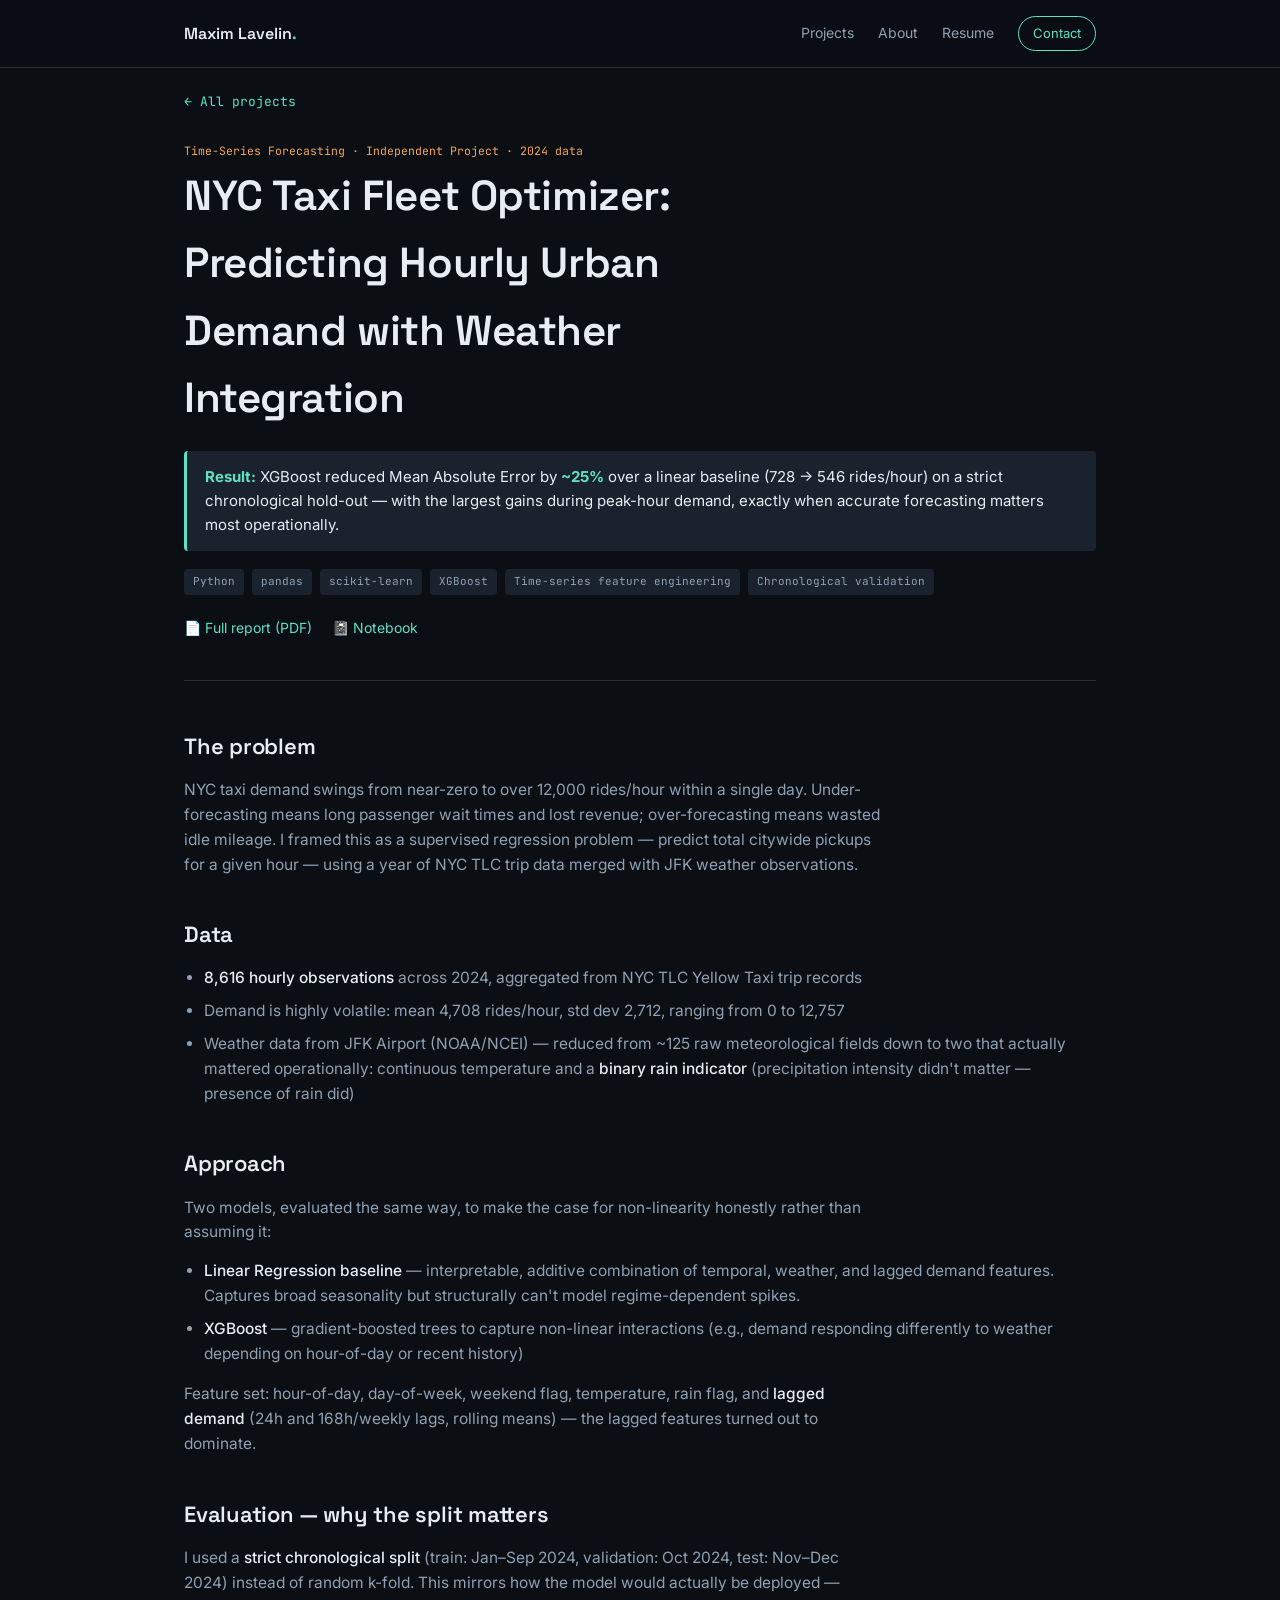
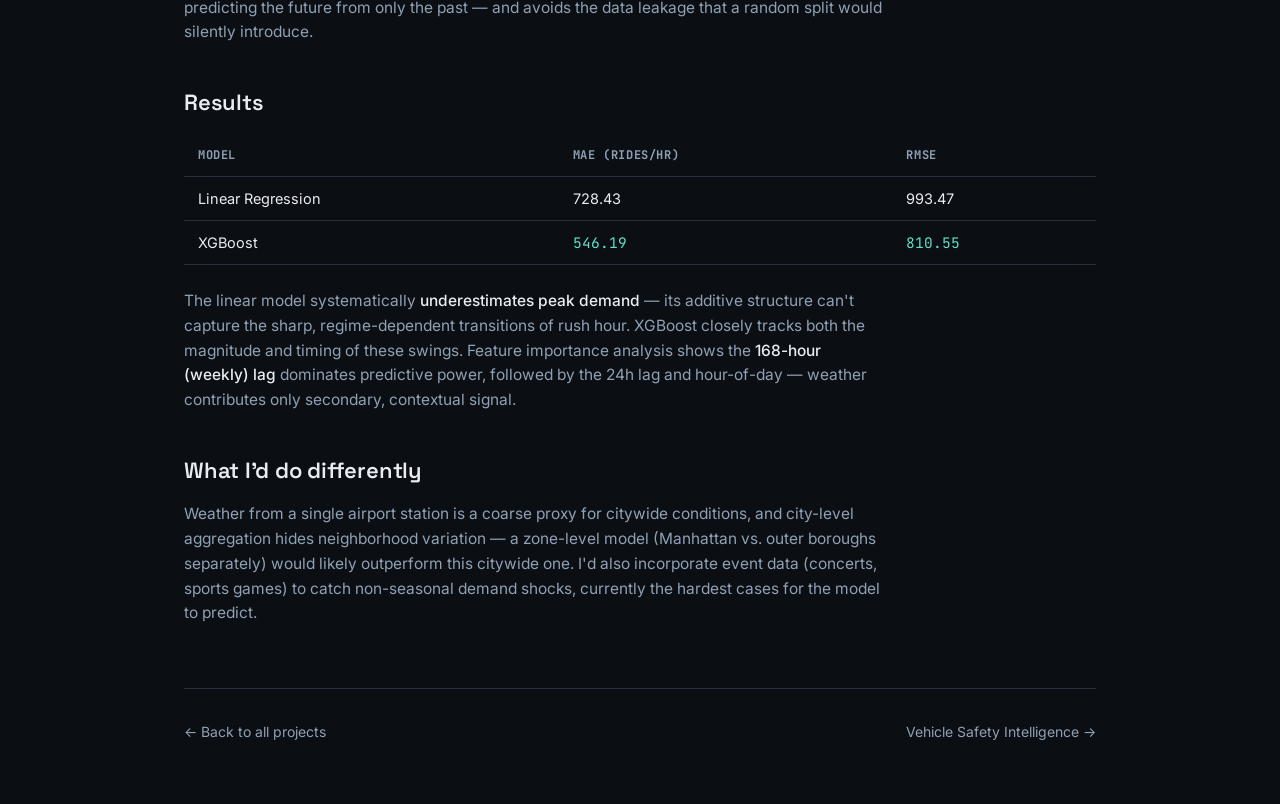
==== projects/nyc-taxi.html @ b0b677c5 "Add portfolio website" ====
<!DOCTYPE html>
<html lang="en">
<head>
<meta charset="UTF-8">
<meta name="viewport" content="width=device-width, initial-scale=1.0">
<title>NYC Taxi Fleet Optimizer — Maxim Lavelin</title>
<link rel="preconnect" href="https://fonts.googleapis.com">
<link href="https://fonts.googleapis.com/css2?family=Space+Grotesk:wght@400;500;600;700&family=Inter:wght@400;500;600&family=JetBrains+Mono:wght@400;500&display=swap" rel="stylesheet">
<link rel="stylesheet" href="../assets/style.css">
</head>
<body>

<nav class="site-nav">
  <div class="wrap">
    <a href="../index.html" class="brand">Maxim Lavelin<span>.</span></a>
    <div class="nav-links">
      <a href="../index.html#projects">Projects</a>
      <a href="../index.html#about">About</a>
      <a href="../assets/Maxim_Lavelin_CV.pdf">Resume</a>
      <a href="mailto:maxim.lavelin@live.biu.ac.il" class="nav-cta">Contact</a>
    </div>
  </div>
</nav>

<div class="wrap">
  <div class="breadcrumb"><a href="../index.html">← All projects</a></div>

  <header class="project-hero">
    <span class="pc-tag mono">Time-Series Forecasting · Independent Project · 2024 data</span>
    <h1>NYC Taxi Fleet Optimizer: Predicting Hourly Urban Demand with Weather Integration</h1>
    <div class="result-line">
      <b>Result:</b> XGBoost reduced Mean Absolute Error by <b>~25%</b> over a linear baseline
      (728 → 546 rides/hour) on a strict chronological hold-out — with the largest gains during
      peak-hour demand, exactly when accurate forecasting matters most operationally.
    </div>
    <div class="tags">
      <span class="tag">Python</span><span class="tag">pandas</span><span class="tag">scikit-learn</span>
      <span class="tag">XGBoost</span><span class="tag">Time-series feature engineering</span>
      <span class="tag">Chronological validation</span>
    </div>
    <div class="links-row">
      <a href="../assets/NYC_TAXI_Lavelin.pdf">📄 Full report (PDF)</a>
      <a href="../assets/NYC_CODE_LAVELIN.ipynb">📓 Notebook</a>
    </div>
  </header>

  <article class="body-content">

    <h2>The problem</h2>
    <p>NYC taxi demand swings from near-zero to over 12,000 rides/hour within a single day. Under-forecasting
    means long passenger wait times and lost revenue; over-forecasting means wasted idle mileage. I framed this
    as a supervised regression problem — predict total citywide pickups for a given hour — using a year of
    NYC TLC trip data merged with JFK weather observations.</p>

    <h2>Data</h2>
    <ul>
      <li><b>8,616 hourly observations</b> across 2024, aggregated from NYC TLC Yellow Taxi trip records</li>
      <li>Demand is highly volatile: mean 4,708 rides/hour, std dev 2,712, ranging from 0 to 12,757</li>
      <li>Weather data from JFK Airport (NOAA/NCEI) — reduced from ~125 raw meteorological fields down to
      two that actually mattered operationally: continuous temperature and a <b>binary rain indicator</b>
      (precipitation intensity didn't matter — presence of rain did)</li>
    </ul>

    <h2>Approach</h2>
    <p>Two models, evaluated the same way, to make the case for non-linearity honestly rather than assuming it:</p>
    <ul>
      <li><b>Linear Regression baseline</b> — interpretable, additive combination of temporal, weather, and
      lagged demand features. Captures broad seasonality but structurally can't model regime-dependent spikes.</li>
      <li><b>XGBoost</b> — gradient-boosted trees to capture non-linear interactions (e.g., demand responding
      differently to weather depending on hour-of-day or recent history)</li>
    </ul>
    <p>Feature set: hour-of-day, day-of-week, weekend flag, temperature, rain flag, and <b>lagged demand</b>
    (24h and 168h/weekly lags, rolling means) — the lagged features turned out to dominate.</p>

    <h2>Evaluation — why the split matters</h2>
    <p>I used a <b>strict chronological split</b> (train: Jan–Sep 2024, validation: Oct 2024, test: Nov–Dec 2024)
    instead of random k-fold. This mirrors how the model would actually be deployed — predicting the future from
    only the past — and avoids the data leakage that a random split would silently introduce.</p>

    <h2>Results</h2>
    <table class="metrics">
      <tr><th>Model</th><th>MAE (rides/hr)</th><th>RMSE</th></tr>
      <tr><td>Linear Regression</td><td>728.43</td><td>993.47</td></tr>
      <tr><td>XGBoost</td><td class="hi">546.19</td><td class="hi">810.55</td></tr>
    </table>
    <p>The linear model systematically <b>underestimates peak demand</b> — its additive structure can't capture
    the sharp, regime-dependent transitions of rush hour. XGBoost closely tracks both the magnitude and timing
    of these swings. Feature importance analysis shows the <b>168-hour (weekly) lag</b> dominates predictive
    power, followed by the 24h lag and hour-of-day — weather contributes only secondary, contextual signal.</p>

    <h2>What I'd do differently</h2>
    <p>Weather from a single airport station is a coarse proxy for citywide conditions, and city-level
    aggregation hides neighborhood variation — a zone-level model (Manhattan vs. outer boroughs separately)
    would likely outperform this citywide one. I'd also incorporate event data (concerts, sports games) to
    catch non-seasonal demand shocks, currently the hardest cases for the model to predict.</p>

  </article>

  <div class="prev-next">
    <a href="../index.html">← Back to all projects</a>
    <a href="vehicle-safety.html">Vehicle Safety Intelligence →</a>
  </div>
</div>

</body>
</html>
---- assets/style.css ----
:root{
  --bg: #0B0F14;
  --surface: #121820;
  --surface-hi: #1A222D;
  --line: #26313E;
  --text: #E7EDF3;
  --text-dim: #8FA1B3;
  --accent: #5FE0C7;
  --accent-2: #F2A65A;
  --radius: 10px;
}
*{box-sizing:border-box; margin:0; padding:0;}
html{scroll-behavior:smooth;}
body{
  background: var(--bg);
  color: var(--text);
  font-family: 'Inter', sans-serif;
  line-height: 1.6;
  -webkit-font-smoothing: antialiased;
}
h1,h2,h3{ font-family:'Space Grotesk', sans-serif; font-weight:600; letter-spacing:-0.01em; }
.mono{ font-family:'JetBrains Mono', monospace; }
a{ color: inherit; }
img{ max-width:100%; display:block; border-radius: var(--radius); border:1px solid var(--line); }

.wrap{ max-width: 960px; margin: 0 auto; padding: 0 24px; }

/* ---- Nav ---- */
nav.site-nav{
  position: sticky; top:0; z-index: 50;
  background: rgba(11,15,20,0.85);
  backdrop-filter: blur(10px);
  border-bottom: 1px solid var(--line);
}
nav.site-nav .wrap{
  display:flex; align-items:center; justify-content:space-between;
  padding: 16px 24px;
}
.brand{
  font-family:'Space Grotesk', sans-serif;
  font-weight:600; font-size:16px;
  text-decoration:none;
}
.brand span{ color: var(--accent); }
.nav-links{ display:flex; gap:24px; align-items:center; font-size:14px; }
.nav-links a{ color: var(--text-dim); text-decoration:none; }
.nav-links a:hover{ color: var(--text); }
.nav-cta{
  border:1px solid var(--accent); color: var(--accent) !important;
  padding: 6px 14px; border-radius: 100px; font-size:13px !important;
}

/* ---- Hero ---- */
header.hero{
  padding: 80px 0 56px;
  border-bottom: 1px solid var(--line);
}
.eyebrow{
  font-family:'JetBrains Mono', monospace;
  font-size: 13px;
  color: var(--accent);
  letter-spacing: 0.06em;
  margin-bottom: 18px;
  display:flex; align-items:center; gap:10px;
}
.eyebrow::before{
  content:''; width:8px; height:8px; border-radius:50%;
  background: var(--accent); box-shadow: 0 0 10px var(--accent);
}
h1.title{
  font-size: clamp(32px, 5vw, 50px);
  line-height: 1.1;
  max-width: 14ch;
}
h1.title span{ color: var(--text-dim); }
.subtitle{
  margin-top: 20px;
  font-size: 17px;
  color: var(--text-dim);
  max-width: 60ch;
}
.hero-meta{ margin-top: 28px; display:flex; flex-wrap:wrap; gap: 10px; }
.pill{
  font-family:'JetBrains Mono', monospace;
  font-size: 12px;
  padding: 6px 12px;
  border: 1px solid var(--line);
  border-radius: 100px;
  color: var(--text-dim);
}

/* ---- Sections ---- */
.section-label{
  font-family:'JetBrains Mono', monospace;
  font-size: 12px;
  color: var(--text-dim);
  text-transform: uppercase;
  letter-spacing: 0.08em;
  margin: 64px 0 24px;
}
.about-block{
  padding: 20px 0 8px;
  color: var(--text-dim);
  font-size: 15.5px;
  max-width: 68ch;
}
.about-block strong{ color: var(--text); font-weight:500; }

/* ---- Project cards (grid on homepage) ---- */
.project-grid{
  display:grid; grid-template-columns: 1fr 1fr; gap: 18px;
}
.project-card{
  background: var(--surface);
  border: 1px solid var(--line);
  border-radius: var(--radius);
  padding: 26px;
  text-decoration:none;
  display:flex; flex-direction:column; gap:14px;
  transition: border-color .2s ease, transform .2s ease;
}
.project-card:hover{ border-color: var(--accent); transform: translateY(-3px); }
.project-card.featured{ grid-column: 1 / -1; }
.pc-tag{
  font-family:'JetBrains Mono', monospace; font-size:11.5px; color: var(--accent-2);
}
.pc-title{ font-size:19px; }
.pc-stack{ font-family:'JetBrains Mono', monospace; font-size:12px; color: var(--text-dim); }
.pc-metric{
  margin-top:auto; padding-top:12px; border-top:1px solid var(--line);
  font-size:13.5px; color: var(--accent);
}
.pc-cta{ font-size:13px; color: var(--text-dim); }

@media (max-width: 700px){
  .project-grid{ grid-template-columns: 1fr; }
}

/* ---- Project detail page ---- */
.breadcrumb{
  font-family:'JetBrains Mono', monospace;
  font-size:13px; color: var(--text-dim);
  padding: 24px 0 0;
}
.breadcrumb a{ color: var(--accent); text-decoration:none; }
.project-hero{ padding: 24px 0 40px; border-bottom: 1px solid var(--line); }
.project-hero h1{ font-size: clamp(28px,4vw,42px); max-width: 20ch; }
.result-line{
  margin-top: 20px;
  padding: 14px 18px;
  background: var(--surface-hi);
  border-left: 3px solid var(--accent);
  border-radius: 4px;
  font-size: 15px;
}
.result-line b{ color: var(--accent); }
.tags{ margin-top:18px; display:flex; flex-wrap:wrap; gap:8px; }
.tag{
  font-family:'JetBrains Mono', monospace; font-size:11px;
  padding:4px 9px; background: var(--surface-hi); border-radius:4px; color: var(--text-dim);
}
.links-row{ margin-top:22px; display:flex; gap:20px; font-size:14px; }
.links-row a{ color: var(--accent); text-decoration:none; border-bottom:1px solid transparent; }
.links-row a:hover{ border-bottom-color: var(--accent); }

article.body-content{ padding: 48px 0; }
article.body-content h2{ font-size:22px; margin: 40px 0 14px; }
article.body-content h2:first-child{ margin-top:0; }
article.body-content p{ color: var(--text-dim); margin-bottom:14px; font-size:15.5px; max-width: 70ch; }
article.body-content ul{ margin: 0 0 16px 20px; color: var(--text-dim); font-size:15.5px; }
article.body-content li{ margin-bottom:8px; }
article.body-content li b, article.body-content p b{ color: var(--text); font-weight:500; }
.fig{ margin: 24px 0; }
.fig figcaption{
  font-family:'JetBrains Mono', monospace; font-size:12.5px;
  color: var(--text-dim); margin-top:8px;
}
table.metrics{ width:100%; border-collapse:collapse; margin: 16px 0 24px; font-size:14.5px; }
table.metrics th, table.metrics td{ text-align:left; padding:10px 14px; border-bottom:1px solid var(--line); }
table.metrics th{ font-family:'JetBrains Mono', monospace; font-size:12px; color: var(--text-dim); text-transform:uppercase; letter-spacing:.05em; }
table.metrics td.hi{ color: var(--accent); font-family:'JetBrains Mono', monospace; }

.prev-next{
  display:flex; justify-content:space-between; padding: 32px 0 60px;
  border-top:1px solid var(--line); font-size:14px;
}
.prev-next a{ text-decoration:none; color: var(--text-dim); }
.prev-next a:hover{ color: var(--accent); }

footer{
  margin-top: 40px;
  padding: 40px 0 60px;
  border-top: 1px solid var(--line);
  color: var(--text-dim);
  font-size: 14px;
  display:flex; justify-content:space-between; flex-wrap:wrap; gap:12px;
}
footer a{ color: var(--text); text-decoration: underline; text-underline-offset: 3px; }

@media (max-width: 600px){
  header.hero, .project-hero{ padding-top: 48px; }
  nav.site-nav .nav-links{ gap:14px; }
}
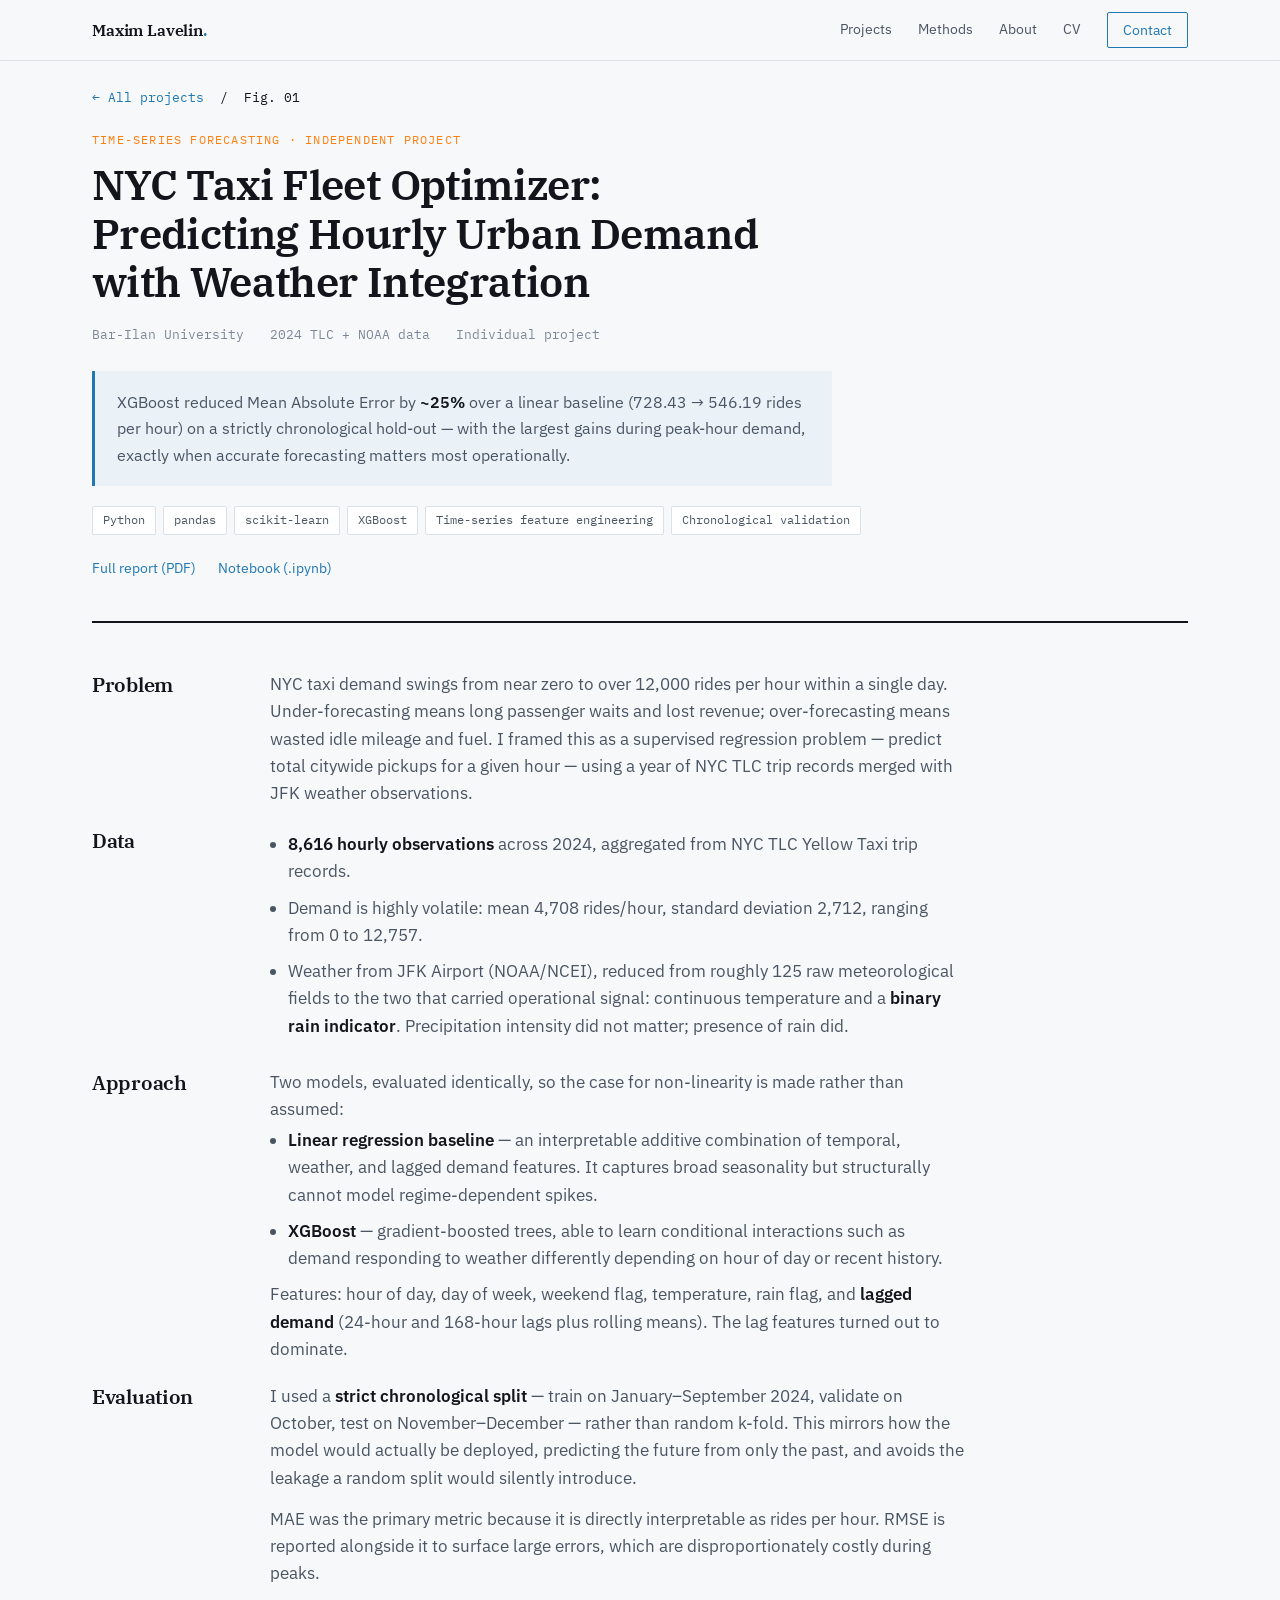
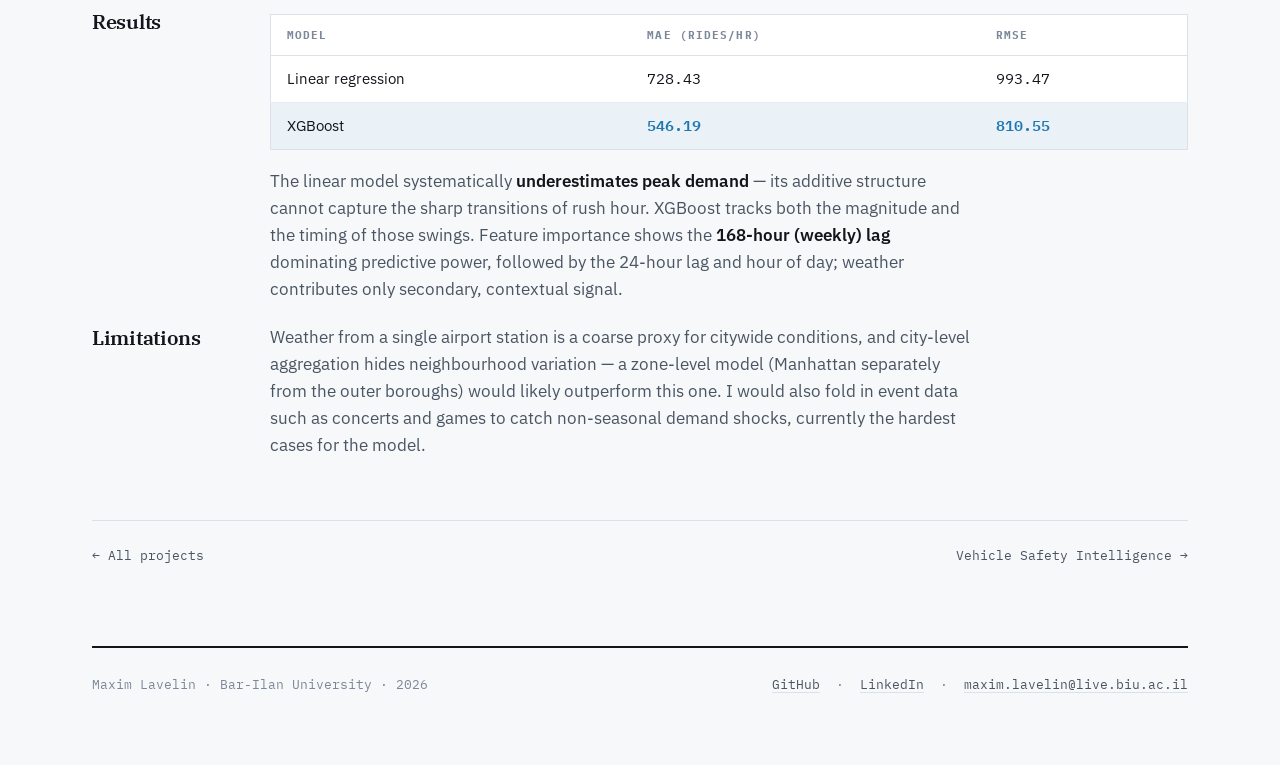
==== commit 46fd6bd9: "Add files via upload" ====
--- a/projects/nyc-taxi.html
+++ b/projects/nyc-taxi.html
@@ -4,103 +4,47 @@
 <meta charset="UTF-8">
 <meta name="viewport" content="width=device-width, initial-scale=1.0">
 <title>NYC Taxi Fleet Optimizer — Maxim Lavelin</title>
+<meta name="description" content="XGBoost cut mean absolute error ~25% below the linear baseline (728 → 546 rides/hr) on a strict chronological hold-out.">
 <link rel="preconnect" href="https://fonts.googleapis.com">
-<link href="https://fonts.googleapis.com/css2?family=Space+Grotesk:wght@400;500;600;700&family=Inter:wght@400;500;600&family=JetBrains+Mono:wght@400;500&display=swap" rel="stylesheet">
+<link rel="preconnect" href="https://fonts.gstatic.com" crossorigin>
+<link href="https://fonts.googleapis.com/css2?family=IBM+Plex+Sans:wght@400;500;600&family=IBM+Plex+Serif:ital,wght@0,400;0,600;1,400&family=IBM+Plex+Mono:wght@400;500&display=swap" rel="stylesheet">
 <link rel="stylesheet" href="../assets/style.css">
 </head>
 <body>
-
-<nav class="site-nav">
+<nav class="nav">
   <div class="wrap">
-    <a href="../index.html" class="brand">Maxim Lavelin<span>.</span></a>
+    <a href="../index.html" class="brand">Maxim Lavelin<em>.</em></a>
     <div class="nav-links">
       <a href="../index.html#projects">Projects</a>
-      <a href="../index.html#about">About</a>
-      <a href="../assets/Maxim_Lavelin_CV.pdf">Resume</a>
+      <a href="../index.html#methods" class="hide-sm">Methods</a>
+      <a href="../index.html#about" class="hide-sm">About</a>
+      <a href="../assets/Maxim_Lavelin_CV.pdf">CV</a>
       <a href="mailto:maxim.lavelin@live.biu.ac.il" class="nav-cta">Contact</a>
     </div>
   </div>
 </nav>
 
 <div class="wrap">
-  <div class="breadcrumb"><a href="../index.html">← All projects</a></div>
+  <div class="crumb"><a href="../index.html">← All projects</a> &nbsp;/&nbsp; <span class="mono">Fig. 01</span></div>
 
-  <header class="project-hero">
-    <span class="pc-tag mono">Time-Series Forecasting · Independent Project · 2024 data</span>
+  <header class="p-hero">
+    <div class="r-domain">Time-series forecasting · Independent project</div>
     <h1>NYC Taxi Fleet Optimizer: Predicting Hourly Urban Demand with Weather Integration</h1>
-    <div class="result-line">
-      <b>Result:</b> XGBoost reduced Mean Absolute Error by <b>~25%</b> over a linear baseline
-      (728 → 546 rides/hour) on a strict chronological hold-out — with the largest gains during
-      peak-hour demand, exactly when accurate forecasting matters most operationally.
-    </div>
-    <div class="tags">
-      <span class="tag">Python</span><span class="tag">pandas</span><span class="tag">scikit-learn</span>
-      <span class="tag">XGBoost</span><span class="tag">Time-series feature engineering</span>
-      <span class="tag">Chronological validation</span>
-    </div>
-    <div class="links-row">
-      <a href="../assets/NYC_TAXI_Lavelin.pdf">📄 Full report (PDF)</a>
-      <a href="../assets/NYC_CODE_LAVELIN.ipynb">📓 Notebook</a>
-    </div>
+    <div class="p-meta"><span>Bar-Ilan University</span><span>2024 TLC + NOAA data</span><span>Individual project</span></div>
+    <div class="callout">XGBoost reduced Mean Absolute Error by <b>~25%</b> over a linear baseline (728.43 → 546.19 rides per hour) on a strictly chronological hold-out — with the largest gains during peak-hour demand, exactly when accurate forecasting matters most operationally.</div>
+    <div class="tags"><span class="tag">Python</span><span class="tag">pandas</span><span class="tag">scikit-learn</span><span class="tag">XGBoost</span><span class="tag">Time-series feature engineering</span><span class="tag">Chronological validation</span></div>
+    <div class="dl"><a href="../assets/NYC_TAXI_Lavelin.pdf">Full report (PDF)</a><a href="../assets/NYC_CODE_LAVELIN.ipynb">Notebook (.ipynb)</a></div>
   </header>
 
-  <article class="body-content">
+  <div class="doc"><h2>Problem</h2><div class="doc-body"><p>NYC taxi demand swings from near zero to over 12,000 rides per hour within a single day. Under-forecasting means long passenger waits and lost revenue; over-forecasting means wasted idle mileage and fuel. I framed this as a supervised regression problem — predict total citywide pickups for a given hour — using a year of NYC TLC trip records merged with JFK weather observations.</p></div></div><div class="doc"><h2>Data</h2><div class="doc-body"><ul><li><b>8,616 hourly observations</b> across 2024, aggregated from NYC TLC Yellow Taxi trip records.</li><li>Demand is highly volatile: mean 4,708 rides/hour, standard deviation 2,712, ranging from 0 to 12,757.</li><li>Weather from JFK Airport (NOAA/NCEI), reduced from roughly 125 raw meteorological fields to the two that carried operational signal: continuous temperature and a <b>binary rain indicator</b>. Precipitation intensity did not matter; presence of rain did.</li></ul></div></div><div class="doc"><h2>Approach</h2><div class="doc-body"><p>Two models, evaluated identically, so the case for non-linearity is made rather than assumed:</p><ul><li><b>Linear regression baseline</b> — an interpretable additive combination of temporal, weather, and lagged demand features. It captures broad seasonality but structurally cannot model regime-dependent spikes.</li><li><b>XGBoost</b> — gradient-boosted trees, able to learn conditional interactions such as demand responding to weather differently depending on hour of day or recent history.</li></ul><p>Features: hour of day, day of week, weekend flag, temperature, rain flag, and <b>lagged demand</b> (24-hour and 168-hour lags plus rolling means). The lag features turned out to dominate.</p></div></div><div class="doc"><h2>Evaluation</h2><div class="doc-body"><p>I used a <b>strict chronological split</b> — train on January–September 2024, validate on October, test on November–December — rather than random k-fold. This mirrors how the model would actually be deployed, predicting the future from only the past, and avoids the leakage a random split would silently introduce.</p><p>MAE was the primary metric because it is directly interpretable as rides per hour. RMSE is reported alongside it to surface large errors, which are disproportionately costly during peaks.</p></div></div><div class="doc"><h2>Results</h2><div class="doc-body"><table class="metrics"><tr><th>Model</th><th>MAE (rides/hr)</th><th>RMSE</th></tr><tr><td>Linear regression</td><td class="num">728.43</td><td class="num">993.47</td></tr><tr class="best"><td>XGBoost</td><td class="num">546.19</td><td class="num">810.55</td></tr></table><p>The linear model systematically <b>underestimates peak demand</b> — its additive structure cannot capture the sharp transitions of rush hour. XGBoost tracks both the magnitude and the timing of those swings. Feature importance shows the <b>168-hour (weekly) lag</b> dominating predictive power, followed by the 24-hour lag and hour of day; weather contributes only secondary, contextual signal.</p><!-- FIGURE SLOT: export Figure 5 from the notebook and uncomment
+<figure class="fig"><img src="../assets/taxi-actual-vs-predicted.png" alt="Actual vs predicted hourly demand, November 2024"><figcaption>Actual demand vs. linear and XGBoost projections, November 2024.</figcaption></figure>
+--></div></div><div class="doc"><h2>Limitations</h2><div class="doc-body"><p>Weather from a single airport station is a coarse proxy for citywide conditions, and city-level aggregation hides neighbourhood variation — a zone-level model (Manhattan separately from the outer boroughs) would likely outperform this one. I would also fold in event data such as concerts and games to catch non-seasonal demand shocks, currently the hardest cases for the model.</p></div></div>
 
-    <h2>The problem</h2>
-    <p>NYC taxi demand swings from near-zero to over 12,000 rides/hour within a single day. Under-forecasting
-    means long passenger wait times and lost revenue; over-forecasting means wasted idle mileage. I framed this
-    as a supervised regression problem — predict total citywide pickups for a given hour — using a year of
-    NYC TLC trip data merged with JFK weather observations.</p>
-
-    <h2>Data</h2>
-    <ul>
-      <li><b>8,616 hourly observations</b> across 2024, aggregated from NYC TLC Yellow Taxi trip records</li>
-      <li>Demand is highly volatile: mean 4,708 rides/hour, std dev 2,712, ranging from 0 to 12,757</li>
-      <li>Weather data from JFK Airport (NOAA/NCEI) — reduced from ~125 raw meteorological fields down to
-      two that actually mattered operationally: continuous temperature and a <b>binary rain indicator</b>
-      (precipitation intensity didn't matter — presence of rain did)</li>
-    </ul>
-
-    <h2>Approach</h2>
-    <p>Two models, evaluated the same way, to make the case for non-linearity honestly rather than assuming it:</p>
-    <ul>
-      <li><b>Linear Regression baseline</b> — interpretable, additive combination of temporal, weather, and
-      lagged demand features. Captures broad seasonality but structurally can't model regime-dependent spikes.</li>
-      <li><b>XGBoost</b> — gradient-boosted trees to capture non-linear interactions (e.g., demand responding
-      differently to weather depending on hour-of-day or recent history)</li>
-    </ul>
-    <p>Feature set: hour-of-day, day-of-week, weekend flag, temperature, rain flag, and <b>lagged demand</b>
-    (24h and 168h/weekly lags, rolling means) — the lagged features turned out to dominate.</p>
-
-    <h2>Evaluation — why the split matters</h2>
-    <p>I used a <b>strict chronological split</b> (train: Jan–Sep 2024, validation: Oct 2024, test: Nov–Dec 2024)
-    instead of random k-fold. This mirrors how the model would actually be deployed — predicting the future from
-    only the past — and avoids the data leakage that a random split would silently introduce.</p>
-
-    <h2>Results</h2>
-    <table class="metrics">
-      <tr><th>Model</th><th>MAE (rides/hr)</th><th>RMSE</th></tr>
-      <tr><td>Linear Regression</td><td>728.43</td><td>993.47</td></tr>
-      <tr><td>XGBoost</td><td class="hi">546.19</td><td class="hi">810.55</td></tr>
-    </table>
-    <p>The linear model systematically <b>underestimates peak demand</b> — its additive structure can't capture
-    the sharp, regime-dependent transitions of rush hour. XGBoost closely tracks both the magnitude and timing
-    of these swings. Feature importance analysis shows the <b>168-hour (weekly) lag</b> dominates predictive
-    power, followed by the 24h lag and hour-of-day — weather contributes only secondary, contextual signal.</p>
-
-    <h2>What I'd do differently</h2>
-    <p>Weather from a single airport station is a coarse proxy for citywide conditions, and city-level
-    aggregation hides neighborhood variation — a zone-level model (Manhattan vs. outer boroughs separately)
-    would likely outperform this citywide one. I'd also incorporate event data (concerts, sports games) to
-    catch non-seasonal demand shocks, currently the hardest cases for the model to predict.</p>
-
-  </article>
-
-  <div class="prev-next">
-    <a href="../index.html">← Back to all projects</a>
-    <a href="vehicle-safety.html">Vehicle Safety Intelligence →</a>
-  </div>
+  <div class="pager"><a href="../index.html">← All projects</a><a href="vehicle-safety.html">Vehicle Safety Intelligence →</a></div>
+<footer>
+    <span>Maxim Lavelin · Bar-Ilan University · 2026</span>
+    <span><a href="https://github.com/maxim-lavelin">GitHub</a> &nbsp;·&nbsp; <a href="#">LinkedIn</a> &nbsp;·&nbsp; <a href="mailto:maxim.lavelin@live.biu.ac.il">maxim.lavelin@live.biu.ac.il</a></span>
+  </footer>
 </div>
-
 </body>
 </html>
--- a/assets/style.css
+++ b/assets/style.css
@@ -1,203 +1,324 @@
+/* ============================================================
+   Maxim Lavelin — portfolio
+   Direction: the portfolio as a research paper.
+   Palette derived from the matplotlib default color cycle.
+   ============================================================ */
+
 :root{
-  --bg: #0B0F14;
-  --surface: #121820;
-  --surface-hi: #1A222D;
-  --line: #26313E;
-  --text: #E7EDF3;
-  --text-dim: #8FA1B3;
-  --accent: #5FE0C7;
-  --accent-2: #F2A65A;
-  --radius: 10px;
-}
-*{box-sizing:border-box; margin:0; padding:0;}
-html{scroll-behavior:smooth;}
+  --paper:      #F7F8FA;
+  --paper-2:    #FFFFFF;
+  --ink:        #12161C;
+  --ink-soft:   #4A5563;
+  --ink-faint:  #7C8899;
+  --rule:       #DCE1E8;
+  --rule-soft:  #E9EDF2;
+  --plot-blue:  #1F77B4;
+  --plot-orange:#FF7F0E;
+  --blue-wash:  #EAF2F8;
+
+  --max: 1160px;
+  --gut: 32px;
+}
+
+*{ box-sizing:border-box; margin:0; padding:0; }
+html{ scroll-behavior:smooth; -webkit-text-size-adjust:100%; }
+
 body{
-  background: var(--bg);
-  color: var(--text);
-  font-family: 'Inter', sans-serif;
-  line-height: 1.6;
-  -webkit-font-smoothing: antialiased;
-}
-h1,h2,h3{ font-family:'Space Grotesk', sans-serif; font-weight:600; letter-spacing:-0.01em; }
-.mono{ font-family:'JetBrains Mono', monospace; }
-a{ color: inherit; }
-img{ max-width:100%; display:block; border-radius: var(--radius); border:1px solid var(--line); }
-
-.wrap{ max-width: 960px; margin: 0 auto; padding: 0 24px; }
-
-/* ---- Nav ---- */
-nav.site-nav{
-  position: sticky; top:0; z-index: 50;
-  background: rgba(11,15,20,0.85);
-  backdrop-filter: blur(10px);
-  border-bottom: 1px solid var(--line);
-}
-nav.site-nav .wrap{
+  background: var(--paper);
+  color: var(--ink);
+  font-family:'IBM Plex Sans', system-ui, sans-serif;
+  font-size:16.5px;
+  line-height:1.65;
+  -webkit-font-smoothing:antialiased;
+}
+
+h1,h2,h3,h4{
+  font-family:'IBM Plex Serif', Georgia, serif;
+  font-weight:600;
+  letter-spacing:-0.015em;
+  line-height:1.15;
+}
+a{ color:inherit; }
+img{ max-width:100%; display:block; }
+
+.mono{ font-family:'IBM Plex Mono', ui-monospace, monospace; }
+.wrap{ max-width:var(--max); margin:0 auto; padding:0 var(--gut); }
+
+/* ---------- label / eyebrow ---------- */
+.label{
+  font-family:'IBM Plex Mono', monospace;
+  font-size:11.5px;
+  letter-spacing:.14em;
+  text-transform:uppercase;
+  color:var(--ink-faint);
+}
+
+/* ---------- nav ---------- */
+.nav{
+  position:sticky; top:0; z-index:60;
+  background:rgba(247,248,250,.88);
+  backdrop-filter:blur(8px);
+  border-bottom:1px solid var(--rule);
+}
+.nav .wrap{
   display:flex; align-items:center; justify-content:space-between;
-  padding: 16px 24px;
+  height:60px;
 }
 .brand{
-  font-family:'Space Grotesk', sans-serif;
-  font-weight:600; font-size:16px;
+  font-family:'IBM Plex Serif', serif; font-weight:600;
+  font-size:16px; text-decoration:none; letter-spacing:-.01em;
+}
+.brand em{ font-style:normal; color:var(--plot-blue); }
+.nav-links{ display:flex; align-items:center; gap:26px; font-size:14px; }
+.nav-links a{ color:var(--ink-soft); text-decoration:none; transition:color .15s; }
+.nav-links a:hover{ color:var(--ink); }
+.nav-cta{
+  border:1px solid var(--plot-blue); color:var(--plot-blue)!important;
+  padding:6px 15px; border-radius:2px; font-size:13.5px;
+}
+.nav-cta:hover{ background:var(--plot-blue); color:#fff!important; }
+
+/* ---------- hero: title block + abstract ---------- */
+.hero{ padding:60px 0 52px; border-bottom:1px solid var(--rule); }
+.hero .status{
+  display:inline-flex; align-items:center; gap:9px;
+  font-family:'IBM Plex Mono', monospace; font-size:12px;
+  letter-spacing:.1em; text-transform:uppercase;
+  color:var(--plot-blue); margin-bottom:26px;
+}
+.hero .status::before{
+  content:''; width:7px; height:7px; border-radius:50%;
+  background:var(--plot-blue);
+}
+.hero h1{
+  font-size:clamp(36px, 4.9vw, 58px);
+  max-width:24ch;
+  letter-spacing:-.028em;
+}
+.hero h1 .thin{ font-style:italic; font-weight:400; color:var(--plot-blue); }
+
+.byline{
+  margin-top:26px; padding-top:20px; border-top:1px solid var(--rule-soft);
+  display:flex; flex-wrap:wrap; gap:8px 28px;
+  font-family:'IBM Plex Mono', monospace; font-size:13px; color:var(--ink-faint);
+}
+.byline b{ color:var(--ink-soft); font-weight:500; }
+
+.abstract{
+  margin-top:32px;
+  display:grid; grid-template-columns:150px 1fr; gap:28px;
+  align-items:start;
+}
+.abstract p{ color:var(--ink-soft); max-width:64ch; font-size:17px; }
+.abstract p + p{ margin-top:14px; }
+
+/* ---------- section heads ---------- */
+.section{ padding:60px 0 0; }
+.section-head{
+  display:flex; align-items:baseline; gap:16px;
+  padding-bottom:18px; margin-bottom:8px;
+  border-bottom:2px solid var(--ink);
+}
+.section-head h2{ font-size:24px; }
+.section-head .count{
+  margin-left:auto; font-family:'IBM Plex Mono', monospace;
+  font-size:12.5px; color:var(--ink-faint);
+}
+
+/* ---------- project rows (the core list) ---------- */
+.rows{ border-top:0; }
+.row{
+  display:grid;
+  grid-template-columns:64px 232px 1fr;
+  gap:28px;
+  align-items:start;
+  padding:26px 0 26px;
+  border-bottom:1px solid var(--rule);
   text-decoration:none;
-}
-.brand span{ color: var(--accent); }
-.nav-links{ display:flex; gap:24px; align-items:center; font-size:14px; }
-.nav-links a{ color: var(--text-dim); text-decoration:none; }
-.nav-links a:hover{ color: var(--text); }
-.nav-cta{
-  border:1px solid var(--accent); color: var(--accent) !important;
-  padding: 6px 14px; border-radius: 100px; font-size:13px !important;
-}
-
-/* ---- Hero ---- */
-header.hero{
-  padding: 80px 0 56px;
-  border-bottom: 1px solid var(--line);
-}
-.eyebrow{
-  font-family:'JetBrains Mono', monospace;
-  font-size: 13px;
-  color: var(--accent);
-  letter-spacing: 0.06em;
-  margin-bottom: 18px;
-  display:flex; align-items:center; gap:10px;
-}
-.eyebrow::before{
-  content:''; width:8px; height:8px; border-radius:50%;
-  background: var(--accent); box-shadow: 0 0 10px var(--accent);
-}
-h1.title{
-  font-size: clamp(32px, 5vw, 50px);
-  line-height: 1.1;
-  max-width: 14ch;
-}
-h1.title span{ color: var(--text-dim); }
-.subtitle{
-  margin-top: 20px;
-  font-size: 17px;
-  color: var(--text-dim);
-  max-width: 60ch;
-}
-.hero-meta{ margin-top: 28px; display:flex; flex-wrap:wrap; gap: 10px; }
-.pill{
-  font-family:'JetBrains Mono', monospace;
-  font-size: 12px;
-  padding: 6px 12px;
-  border: 1px solid var(--line);
-  border-radius: 100px;
-  color: var(--text-dim);
-}
-
-/* ---- Sections ---- */
-.section-label{
-  font-family:'JetBrains Mono', monospace;
-  font-size: 12px;
-  color: var(--text-dim);
-  text-transform: uppercase;
-  letter-spacing: 0.08em;
-  margin: 64px 0 24px;
-}
-.about-block{
-  padding: 20px 0 8px;
-  color: var(--text-dim);
-  font-size: 15.5px;
-  max-width: 68ch;
-}
-.about-block strong{ color: var(--text); font-weight:500; }
-
-/* ---- Project cards (grid on homepage) ---- */
-.project-grid{
-  display:grid; grid-template-columns: 1fr 1fr; gap: 18px;
-}
-.project-card{
-  background: var(--surface);
-  border: 1px solid var(--line);
-  border-radius: var(--radius);
-  padding: 26px;
-  text-decoration:none;
-  display:flex; flex-direction:column; gap:14px;
-  transition: border-color .2s ease, transform .2s ease;
-}
-.project-card:hover{ border-color: var(--accent); transform: translateY(-3px); }
-.project-card.featured{ grid-column: 1 / -1; }
-.pc-tag{
-  font-family:'JetBrains Mono', monospace; font-size:11.5px; color: var(--accent-2);
-}
-.pc-title{ font-size:19px; }
-.pc-stack{ font-family:'JetBrains Mono', monospace; font-size:12px; color: var(--text-dim); }
-.pc-metric{
-  margin-top:auto; padding-top:12px; border-top:1px solid var(--line);
-  font-size:13.5px; color: var(--accent);
-}
-.pc-cta{ font-size:13px; color: var(--text-dim); }
-
-@media (max-width: 700px){
-  .project-grid{ grid-template-columns: 1fr; }
-}
-
-/* ---- Project detail page ---- */
-.breadcrumb{
-  font-family:'JetBrains Mono', monospace;
-  font-size:13px; color: var(--text-dim);
-  padding: 24px 0 0;
-}
-.breadcrumb a{ color: var(--accent); text-decoration:none; }
-.project-hero{ padding: 24px 0 40px; border-bottom: 1px solid var(--line); }
-.project-hero h1{ font-size: clamp(28px,4vw,42px); max-width: 20ch; }
-.result-line{
-  margin-top: 20px;
-  padding: 14px 18px;
-  background: var(--surface-hi);
-  border-left: 3px solid var(--accent);
-  border-radius: 4px;
-  font-size: 15px;
-}
-.result-line b{ color: var(--accent); }
-.tags{ margin-top:18px; display:flex; flex-wrap:wrap; gap:8px; }
+  transition:background .18s ease;
+  position:relative;
+}
+.row::after{
+  content:''; position:absolute; left:-16px; right:-16px; top:0; bottom:0;
+  background:transparent; border-radius:3px; z-index:-1;
+  transition:background .18s ease;
+}
+.row:hover::after{ background:var(--paper-2); box-shadow:0 1px 14px rgba(18,22,28,.06); }
+.row:hover .r-title{ color:var(--plot-blue); }
+.row:hover .r-go{ opacity:1; transform:translateX(0); }
+
+.r-fig{
+  font-family:'IBM Plex Mono', monospace;
+  font-size:11.5px; letter-spacing:.1em; color:var(--ink-faint);
+  padding-top:4px;
+}
+.r-chart{
+  border:1px solid var(--rule);
+  background:var(--paper-2);
+  padding:8px 10px 6px;
+  border-radius:2px;
+}
+.r-chart svg{ display:block; width:100%; height:auto; }
+.r-chart .cap{
+  font-family:'IBM Plex Mono', monospace;
+  font-size:10px; color:var(--ink-faint);
+  margin-top:5px; letter-spacing:.03em;
+}
+
+.r-body{ padding-top:2px; }
+.r-domain{
+  font-family:'IBM Plex Mono', monospace; font-size:11.5px;
+  letter-spacing:.1em; text-transform:uppercase; color:var(--plot-orange);
+}
+.r-title{
+  font-family:'IBM Plex Serif', serif; font-weight:600;
+  font-size:25px; margin:7px 0 9px; letter-spacing:-.018em;
+  transition:color .18s;
+}
+.r-stack{
+  font-family:'IBM Plex Mono', monospace; font-size:12.5px;
+  color:var(--ink-faint); margin-bottom:13px;
+}
+.r-result{
+  font-size:15.5px; color:var(--ink-soft); max-width:62ch;
+  padding-left:14px; border-left:2px solid var(--plot-blue);
+}
+.r-result b{ color:var(--ink); font-weight:600; }
+.r-go{
+  margin-top:14px; font-family:'IBM Plex Mono', monospace; font-size:12.5px;
+  color:var(--plot-blue); opacity:0; transform:translateX(-4px);
+  transition:opacity .18s, transform .18s;
+}
+
+/* ---------- methods / skills strip ---------- */
+.methods{
+  display:grid; grid-template-columns:repeat(4,1fr); gap:0;
+  border:1px solid var(--rule); background:var(--paper-2);
+  margin-top:26px;
+}
+.method{ padding:20px 22px; border-right:1px solid var(--rule); }
+.method:last-child{ border-right:0; }
+.method h4{ font-size:14px; margin-bottom:9px; }
+.method ul{ list-style:none; }
+.method li{
+  font-family:'IBM Plex Mono', monospace; font-size:12px;
+  color:var(--ink-faint); line-height:1.9;
+}
+
+/* ---------- about ---------- */
+.about{ display:grid; grid-template-columns:150px 1fr; gap:28px; margin-top:26px; }
+.about p{ color:var(--ink-soft); max-width:66ch; }
+.about p + p{ margin-top:15px; }
+.about strong{ color:var(--ink); font-weight:600; }
+
+/* ---------- footer ---------- */
+footer{
+  margin-top:80px; border-top:2px solid var(--ink);
+  padding:26px 0 70px;
+  display:flex; justify-content:space-between; flex-wrap:wrap; gap:14px;
+  font-family:'IBM Plex Mono', monospace; font-size:12.5px; color:var(--ink-faint);
+}
+footer a{ color:var(--ink-soft); text-decoration:none; border-bottom:1px solid var(--rule); }
+footer a:hover{ color:var(--plot-blue); border-bottom-color:var(--plot-blue); }
+
+/* ============================================================
+   PROJECT PAGE
+   ============================================================ */
+.crumb{ padding:26px 0 0; font-family:'IBM Plex Mono', monospace; font-size:12.5px; }
+.crumb a{ color:var(--plot-blue); text-decoration:none; }
+.crumb a:hover{ text-decoration:underline; }
+
+.p-hero{ padding:22px 0 40px; border-bottom:2px solid var(--ink); }
+.p-hero .r-domain{ font-size:12px; }
+.p-hero h1{ font-size:clamp(29px,3.7vw,42px); max-width:27ch; margin:12px 0 0; }
+.p-meta{
+  margin-top:18px; display:flex; flex-wrap:wrap; gap:6px 26px;
+  font-family:'IBM Plex Mono', monospace; font-size:12.5px; color:var(--ink-faint);
+}
+.callout{
+  margin-top:26px; background:var(--blue-wash);
+  border-left:3px solid var(--plot-blue);
+  padding:18px 22px; font-size:16px; color:var(--ink-soft);
+  max-width:74ch;
+}
+.callout b{ color:var(--ink); font-weight:600; }
+.tags{ margin-top:20px; display:flex; flex-wrap:wrap; gap:7px; }
 .tag{
-  font-family:'JetBrains Mono', monospace; font-size:11px;
-  padding:4px 9px; background: var(--surface-hi); border-radius:4px; color: var(--text-dim);
-}
-.links-row{ margin-top:22px; display:flex; gap:20px; font-size:14px; }
-.links-row a{ color: var(--accent); text-decoration:none; border-bottom:1px solid transparent; }
-.links-row a:hover{ border-bottom-color: var(--accent); }
-
-article.body-content{ padding: 48px 0; }
-article.body-content h2{ font-size:22px; margin: 40px 0 14px; }
-article.body-content h2:first-child{ margin-top:0; }
-article.body-content p{ color: var(--text-dim); margin-bottom:14px; font-size:15.5px; max-width: 70ch; }
-article.body-content ul{ margin: 0 0 16px 20px; color: var(--text-dim); font-size:15.5px; }
-article.body-content li{ margin-bottom:8px; }
-article.body-content li b, article.body-content p b{ color: var(--text); font-weight:500; }
-.fig{ margin: 24px 0; }
-.fig figcaption{
-  font-family:'JetBrains Mono', monospace; font-size:12.5px;
-  color: var(--text-dim); margin-top:8px;
-}
-table.metrics{ width:100%; border-collapse:collapse; margin: 16px 0 24px; font-size:14.5px; }
-table.metrics th, table.metrics td{ text-align:left; padding:10px 14px; border-bottom:1px solid var(--line); }
-table.metrics th{ font-family:'JetBrains Mono', monospace; font-size:12px; color: var(--text-dim); text-transform:uppercase; letter-spacing:.05em; }
-table.metrics td.hi{ color: var(--accent); font-family:'JetBrains Mono', monospace; }
-
-.prev-next{
-  display:flex; justify-content:space-between; padding: 32px 0 60px;
-  border-top:1px solid var(--line); font-size:14px;
-}
-.prev-next a{ text-decoration:none; color: var(--text-dim); }
-.prev-next a:hover{ color: var(--accent); }
-
-footer{
-  margin-top: 40px;
-  padding: 40px 0 60px;
-  border-top: 1px solid var(--line);
-  color: var(--text-dim);
-  font-size: 14px;
-  display:flex; justify-content:space-between; flex-wrap:wrap; gap:12px;
-}
-footer a{ color: var(--text); text-decoration: underline; text-underline-offset: 3px; }
-
-@media (max-width: 600px){
-  header.hero, .project-hero{ padding-top: 48px; }
-  nav.site-nav .nav-links{ gap:14px; }
-}
+  font-family:'IBM Plex Mono', monospace; font-size:11.5px;
+  padding:4px 10px; border:1px solid var(--rule);
+  background:var(--paper-2); border-radius:2px; color:var(--ink-soft);
+}
+.dl{ margin-top:22px; display:flex; flex-wrap:wrap; gap:22px; font-size:14px; }
+.dl a{ color:var(--plot-blue); text-decoration:none; border-bottom:1px solid transparent; }
+.dl a:hover{ border-bottom-color:var(--plot-blue); }
+
+.doc{ display:grid; grid-template-columns:150px 1fr; gap:28px; padding:48px 0 20px; }
+.doc + .doc{ padding-top:0; }
+.doc h2{ font-size:20px; padding-top:2px; }
+.doc-body p{ color:var(--ink-soft); max-width:70ch; }
+.doc-body p + p{ margin-top:14px; }
+.doc-body ul{ margin:4px 0 0 18px; color:var(--ink-soft); }
+.doc-body li{ margin-bottom:9px; max-width:68ch; }
+.doc-body b{ color:var(--ink); font-weight:600; }
+
+table.metrics{
+  width:100%; border-collapse:collapse; margin:6px 0 18px;
+  background:var(--paper-2); border:1px solid var(--rule);
+  font-size:14.5px;
+}
+table.metrics th{
+  font-family:'IBM Plex Mono', monospace; font-size:11px;
+  letter-spacing:.1em; text-transform:uppercase; color:var(--ink-faint);
+  text-align:left; padding:11px 16px; border-bottom:1px solid var(--rule);
+}
+table.metrics td{ padding:11px 16px; border-bottom:1px solid var(--rule-soft); }
+table.metrics tr:last-child td{ border-bottom:0; }
+table.metrics td.num{ font-family:'IBM Plex Mono', monospace; }
+table.metrics tr.best td{ background:var(--blue-wash); }
+table.metrics tr.best td.num{ color:var(--plot-blue); font-weight:600; }
+
+figure.fig{ margin:22px 0 6px; }
+figure.fig img{ border:1px solid var(--rule); background:var(--paper-2); border-radius:2px; }
+figure.fig figcaption{
+  font-family:'IBM Plex Mono', monospace; font-size:12px;
+  color:var(--ink-faint); margin-top:9px;
+}
+
+.pager{
+  display:flex; justify-content:space-between; gap:16px; flex-wrap:wrap;
+  border-top:1px solid var(--rule); margin-top:40px; padding:24px 0 0;
+  font-family:'IBM Plex Mono', monospace; font-size:13px;
+}
+.pager a{ color:var(--ink-soft); text-decoration:none; }
+.pager a:hover{ color:var(--plot-blue); }
+
+/* ---------- accessibility + responsive ---------- */
+a:focus-visible, .row:focus-visible{
+  outline:2px solid var(--plot-blue); outline-offset:3px; border-radius:2px;
+}
+@media (prefers-reduced-motion:reduce){
+  *{ transition:none!important; scroll-behavior:auto!important; }
+  .r-go{ opacity:1; transform:none; }
+}
+
+@media (max-width:900px){
+  .methods{ grid-template-columns:1fr 1fr; }
+  .method:nth-child(2){ border-right:0; }
+  .method:nth-child(1), .method:nth-child(2){ border-bottom:1px solid var(--rule); }
+}
+@media (max-width:760px){
+  :root{ --gut:20px; }
+  .hero{ padding:56px 0 44px; }
+  .abstract, .about, .doc{ grid-template-columns:1fr; gap:12px; }
+  .row{ grid-template-columns:1fr; gap:16px; padding:26px 0; }
+  .r-fig{ padding-top:0; }
+  .r-chart{ max-width:280px; }
+  .r-go{ opacity:1; transform:none; }
+  .nav-links{ gap:16px; font-size:13px; }
+  .nav-links a.hide-sm{ display:none; }
+}
+@media (max-width:520px){
+  .methods{ grid-template-columns:1fr; }
+  .method{ border-right:0; border-bottom:1px solid var(--rule); }
+  .method:last-child{ border-bottom:0; }
+}
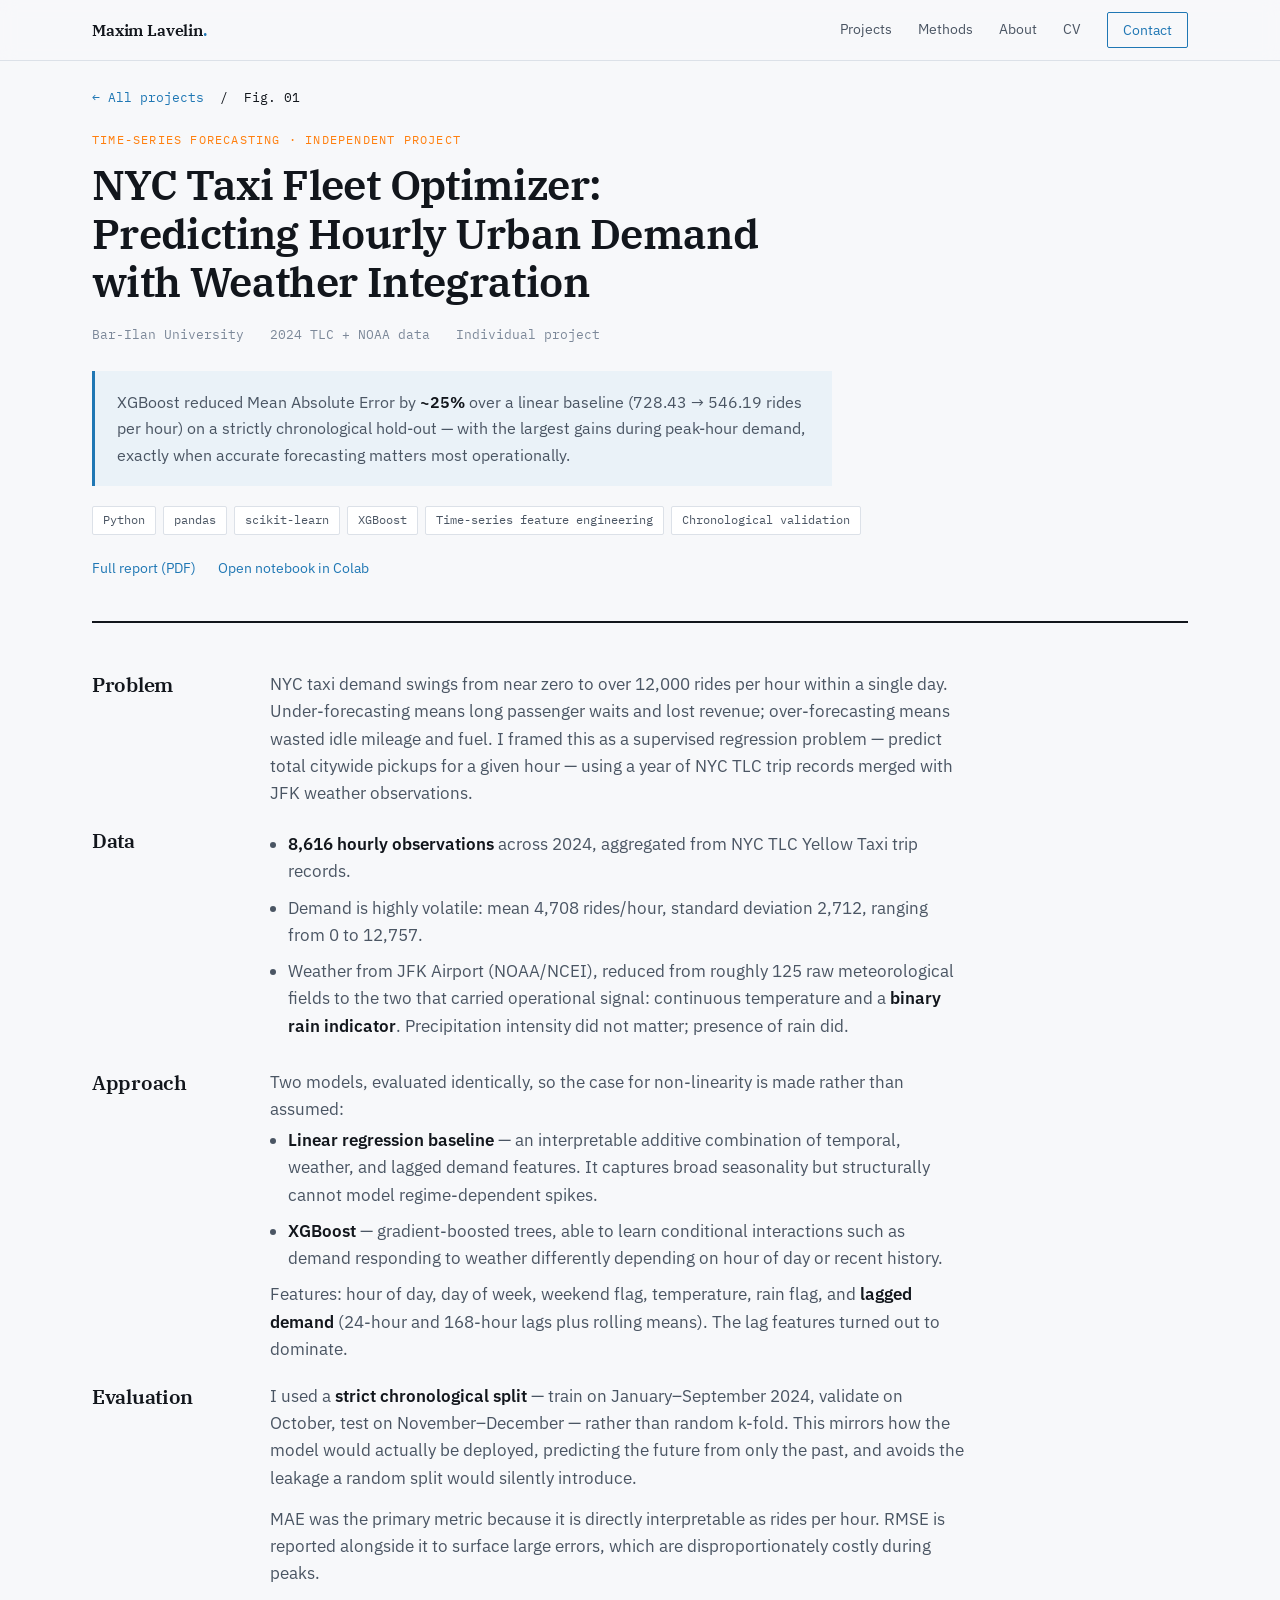
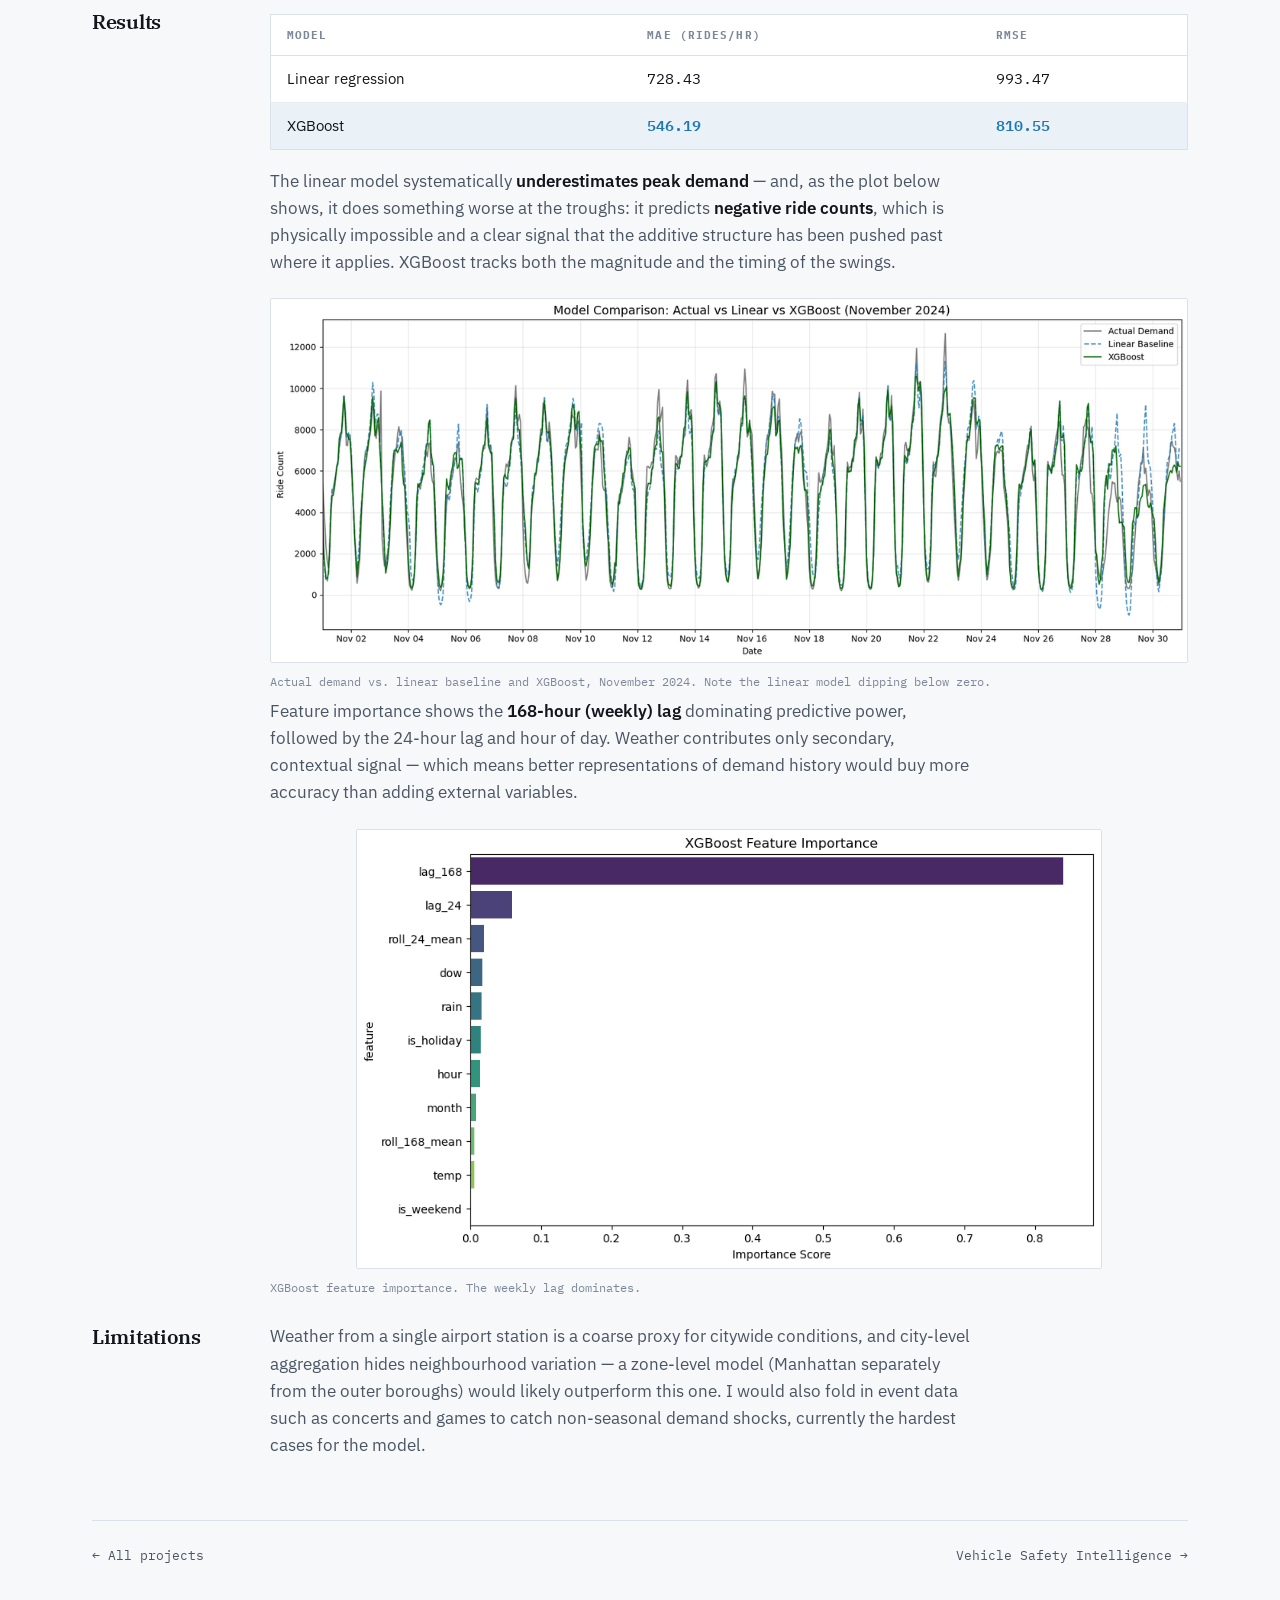
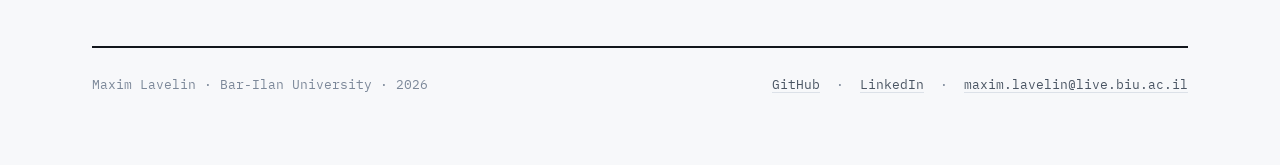
==== commit c17daa1c: "Add files via upload" ====
--- a/projects/nyc-taxi.html
+++ b/projects/nyc-taxi.html
@@ -3,12 +3,341 @@
 <head>
 <meta charset="UTF-8">
 <meta name="viewport" content="width=device-width, initial-scale=1.0">
+<meta name="color-scheme" content="light only">
 <title>NYC Taxi Fleet Optimizer — Maxim Lavelin</title>
 <meta name="description" content="XGBoost cut mean absolute error ~25% below the linear baseline (728 → 546 rides/hr) on a strict chronological hold-out.">
 <link rel="preconnect" href="https://fonts.googleapis.com">
 <link rel="preconnect" href="https://fonts.gstatic.com" crossorigin>
 <link href="https://fonts.googleapis.com/css2?family=IBM+Plex+Sans:wght@400;500;600&family=IBM+Plex+Serif:ital,wght@0,400;0,600;1,400&family=IBM+Plex+Mono:wght@400;500&display=swap" rel="stylesheet">
 <link rel="stylesheet" href="../assets/style.css">
+<style>/* ============================================================
+   Maxim Lavelin — portfolio
+   Direction: the portfolio as a research paper.
+   Palette derived from the matplotlib default color cycle.
+   ============================================================ */
+
+:root{
+  color-scheme: light only;
+  --paper:      #F7F8FA;
+  --paper-2:    #FFFFFF;
+  --ink:        #12161C;
+  --ink-soft:   #4A5563;
+  --ink-faint:  #7C8899;
+  --rule:       #DCE1E8;
+  --rule-soft:  #E9EDF2;
+  --plot-blue:  #1F77B4;
+  --plot-orange:#FF7F0E;
+  --blue-wash:  #EAF2F8;
+
+  --max: 1160px;
+  --gut: 32px;
+}
+
+*{ box-sizing:border-box; margin:0; padding:0; }
+html{ scroll-behavior:smooth; -webkit-text-size-adjust:100%; }
+
+html{ background: var(--paper); }
+body{
+  background: var(--paper);
+  color: var(--ink);
+  font-family:'IBM Plex Sans', system-ui, sans-serif;
+  font-size:16.5px;
+  line-height:1.65;
+  -webkit-font-smoothing:antialiased;
+}
+
+h1,h2,h3,h4{
+  font-family:'IBM Plex Serif', Georgia, serif;
+  font-weight:600;
+  letter-spacing:-0.015em;
+  line-height:1.15;
+}
+a{ color:inherit; }
+img{ max-width:100%; display:block; }
+
+.mono{ font-family:'IBM Plex Mono', ui-monospace, monospace; }
+.wrap{ max-width:var(--max); margin:0 auto; padding:0 var(--gut); }
+
+/* ---------- label / eyebrow ---------- */
+.label{
+  font-family:'IBM Plex Mono', monospace;
+  font-size:11.5px;
+  letter-spacing:.14em;
+  text-transform:uppercase;
+  color:var(--ink-faint);
+}
+
+/* ---------- nav ---------- */
+.nav{
+  position:sticky; top:0; z-index:60;
+  background:rgba(247,248,250,.88);
+  backdrop-filter:blur(8px);
+  border-bottom:1px solid var(--rule);
+}
+.nav .wrap{
+  display:flex; align-items:center; justify-content:space-between;
+  height:60px;
+}
+.brand{
+  font-family:'IBM Plex Serif', serif; font-weight:600;
+  font-size:16px; text-decoration:none; letter-spacing:-.01em;
+}
+.brand em{ font-style:normal; color:var(--plot-blue); }
+.nav-links{ display:flex; align-items:center; gap:26px; font-size:14px; }
+.nav-links a{ color:var(--ink-soft); text-decoration:none; transition:color .15s; }
+.nav-links a:hover{ color:var(--ink); }
+.nav-cta{
+  border:1px solid var(--plot-blue); color:var(--plot-blue)!important;
+  padding:6px 15px; border-radius:2px; font-size:13.5px;
+}
+.nav-cta:hover{ background:var(--plot-blue); color:#fff!important; }
+
+/* ---------- hero: title block + abstract ---------- */
+.hero{ padding:60px 0 52px; border-bottom:1px solid var(--rule); }
+.hero .status{
+  display:inline-flex; align-items:center; gap:9px;
+  font-family:'IBM Plex Mono', monospace; font-size:12px;
+  letter-spacing:.1em; text-transform:uppercase;
+  color:var(--plot-blue); margin-bottom:26px;
+}
+.hero .status::before{
+  content:''; width:7px; height:7px; border-radius:50%;
+  background:var(--plot-blue);
+}
+.hero h1{
+  font-size:clamp(36px, 4.9vw, 58px);
+  max-width:24ch;
+  letter-spacing:-.028em;
+}
+.hero h1 .thin{ font-style:italic; font-weight:400; color:var(--plot-blue); }
+
+.byline{
+  margin-top:26px; padding-top:20px; border-top:1px solid var(--rule-soft);
+  display:flex; flex-wrap:wrap; gap:8px 28px;
+  font-family:'IBM Plex Mono', monospace; font-size:13px; color:var(--ink-faint);
+}
+.byline b{ color:var(--ink-soft); font-weight:500; }
+
+.abstract{
+  margin-top:32px;
+  display:grid; grid-template-columns:150px 1fr; gap:28px;
+  align-items:start;
+}
+.abstract p{ color:var(--ink-soft); max-width:64ch; font-size:17px; }
+.abstract p + p{ margin-top:14px; }
+
+/* ---------- section heads ---------- */
+.section{ padding:60px 0 0; }
+.section-head{
+  display:flex; align-items:baseline; gap:16px;
+  padding-bottom:18px; margin-bottom:8px;
+  border-bottom:2px solid var(--ink);
+}
+.section-head h2{ font-size:24px; }
+.section-head .count{
+  margin-left:auto; font-family:'IBM Plex Mono', monospace;
+  font-size:12.5px; color:var(--ink-faint);
+}
+
+/* ---------- project rows (the core list) ---------- */
+.rows{ border-top:0; }
+.row{
+  display:grid;
+  grid-template-columns:64px 232px 1fr;
+  gap:28px;
+  align-items:start;
+  padding:26px 0 26px;
+  border-bottom:1px solid var(--rule);
+  text-decoration:none;
+  transition:background .18s ease;
+  position:relative;
+}
+.row::after{
+  content:''; position:absolute; left:-16px; right:-16px; top:0; bottom:0;
+  background:transparent; border-radius:3px; z-index:-1;
+  transition:background .18s ease;
+}
+.row:hover::after{ background:var(--paper-2); box-shadow:0 1px 14px rgba(18,22,28,.06); }
+.row:hover .r-title{ color:var(--plot-blue); }
+.row:hover .r-go{ opacity:1; transform:translateX(0); }
+
+.r-fig{
+  font-family:'IBM Plex Mono', monospace;
+  font-size:11.5px; letter-spacing:.1em; color:var(--ink-faint);
+  padding-top:4px;
+}
+.r-chart{
+  border:1px solid var(--rule);
+  background:var(--paper-2);
+  padding:8px 10px 6px;
+  border-radius:2px;
+}
+.r-chart svg{ display:block; width:100%; height:auto; }
+.r-chart .cap{
+  font-family:'IBM Plex Mono', monospace;
+  font-size:10px; color:var(--ink-faint);
+  margin-top:5px; letter-spacing:.03em;
+}
+
+.r-body{ padding-top:2px; }
+.r-domain{
+  font-family:'IBM Plex Mono', monospace; font-size:11.5px;
+  letter-spacing:.1em; text-transform:uppercase; color:var(--plot-orange);
+}
+.r-title{
+  font-family:'IBM Plex Serif', serif; font-weight:600;
+  font-size:25px; margin:7px 0 9px; letter-spacing:-.018em;
+  transition:color .18s;
+}
+.r-stack{
+  font-family:'IBM Plex Mono', monospace; font-size:12.5px;
+  color:var(--ink-faint); margin-bottom:13px;
+}
+.r-result{
+  font-size:15.5px; color:var(--ink-soft); max-width:62ch;
+  padding-left:14px; border-left:2px solid var(--plot-blue);
+}
+.r-result b{ color:var(--ink); font-weight:600; }
+.r-go{
+  margin-top:14px; font-family:'IBM Plex Mono', monospace; font-size:12.5px;
+  color:var(--plot-blue); opacity:0; transform:translateX(-4px);
+  transition:opacity .18s, transform .18s;
+}
+
+/* ---------- methods / skills strip ---------- */
+.methods{
+  display:grid; grid-template-columns:repeat(4,1fr); gap:0;
+  border:1px solid var(--rule); background:var(--paper-2);
+  margin-top:26px;
+}
+.method{ padding:20px 22px; border-right:1px solid var(--rule); }
+.method:last-child{ border-right:0; }
+.method h4{ font-size:14px; margin-bottom:9px; }
+.method ul{ list-style:none; }
+.method li{
+  font-family:'IBM Plex Mono', monospace; font-size:12px;
+  color:var(--ink-faint); line-height:1.9;
+}
+
+/* ---------- about ---------- */
+.about{ display:grid; grid-template-columns:150px 1fr; gap:28px; margin-top:26px; }
+.about p{ color:var(--ink-soft); max-width:66ch; }
+.about p + p{ margin-top:15px; }
+.about strong{ color:var(--ink); font-weight:600; }
+
+/* ---------- footer ---------- */
+footer{
+  margin-top:80px; border-top:2px solid var(--ink);
+  padding:26px 0 70px;
+  display:flex; justify-content:space-between; flex-wrap:wrap; gap:14px;
+  font-family:'IBM Plex Mono', monospace; font-size:12.5px; color:var(--ink-faint);
+}
+footer a{ color:var(--ink-soft); text-decoration:none; border-bottom:1px solid var(--rule); }
+footer a:hover{ color:var(--plot-blue); border-bottom-color:var(--plot-blue); }
+
+/* ============================================================
+   PROJECT PAGE
+   ============================================================ */
+.crumb{ padding:26px 0 0; font-family:'IBM Plex Mono', monospace; font-size:12.5px; }
+.crumb a{ color:var(--plot-blue); text-decoration:none; }
+.crumb a:hover{ text-decoration:underline; }
+
+.p-hero{ padding:22px 0 40px; border-bottom:2px solid var(--ink); }
+.p-hero .r-domain{ font-size:12px; }
+.p-hero h1{ font-size:clamp(29px,3.7vw,42px); max-width:27ch; margin:12px 0 0; }
+.p-meta{
+  margin-top:18px; display:flex; flex-wrap:wrap; gap:6px 26px;
+  font-family:'IBM Plex Mono', monospace; font-size:12.5px; color:var(--ink-faint);
+}
+.callout{
+  margin-top:26px; background:var(--blue-wash);
+  border-left:3px solid var(--plot-blue);
+  padding:18px 22px; font-size:16px; color:var(--ink-soft);
+  max-width:74ch;
+}
+.callout b{ color:var(--ink); font-weight:600; }
+.tags{ margin-top:20px; display:flex; flex-wrap:wrap; gap:7px; }
+.tag{
+  font-family:'IBM Plex Mono', monospace; font-size:11.5px;
+  padding:4px 10px; border:1px solid var(--rule);
+  background:var(--paper-2); border-radius:2px; color:var(--ink-soft);
+}
+.dl{ margin-top:22px; display:flex; flex-wrap:wrap; gap:22px; font-size:14px; }
+.dl a{ color:var(--plot-blue); text-decoration:none; border-bottom:1px solid transparent; }
+.dl a:hover{ border-bottom-color:var(--plot-blue); }
+
+.doc{ display:grid; grid-template-columns:150px 1fr; gap:28px; padding:48px 0 20px; }
+.doc + .doc{ padding-top:0; }
+.doc h2{ font-size:20px; padding-top:2px; }
+.doc-body p{ color:var(--ink-soft); max-width:70ch; }
+.doc-body p + p{ margin-top:14px; }
+.doc-body ul{ margin:4px 0 0 18px; color:var(--ink-soft); }
+.doc-body li{ margin-bottom:9px; max-width:68ch; }
+.doc-body b{ color:var(--ink); font-weight:600; }
+
+table.metrics{
+  width:100%; border-collapse:collapse; margin:6px 0 18px;
+  background:var(--paper-2); border:1px solid var(--rule);
+  font-size:14.5px;
+}
+table.metrics th{
+  font-family:'IBM Plex Mono', monospace; font-size:11px;
+  letter-spacing:.1em; text-transform:uppercase; color:var(--ink-faint);
+  text-align:left; padding:11px 16px; border-bottom:1px solid var(--rule);
+}
+table.metrics td{ padding:11px 16px; border-bottom:1px solid var(--rule-soft); }
+table.metrics tr:last-child td{ border-bottom:0; }
+table.metrics td.num{ font-family:'IBM Plex Mono', monospace; }
+table.metrics tr.best td{ background:var(--blue-wash); }
+table.metrics tr.best td.num{ color:var(--plot-blue); font-weight:600; }
+
+figure.fig{ margin:22px 0 6px; }
+figure.fig img{ border:1px solid var(--rule); background:var(--paper-2); border-radius:2px;
+  max-height:440px; width:auto; max-width:100%; margin:0 auto; }
+figure.fig figcaption{
+  font-family:'IBM Plex Mono', monospace; font-size:12px;
+  color:var(--ink-faint); margin-top:9px;
+}
+
+.pager{
+  display:flex; justify-content:space-between; gap:16px; flex-wrap:wrap;
+  border-top:1px solid var(--rule); margin-top:40px; padding:24px 0 0;
+  font-family:'IBM Plex Mono', monospace; font-size:13px;
+}
+.pager a{ color:var(--ink-soft); text-decoration:none; }
+.pager a:hover{ color:var(--plot-blue); }
+
+/* ---------- accessibility + responsive ---------- */
+a:focus-visible, .row:focus-visible{
+  outline:2px solid var(--plot-blue); outline-offset:3px; border-radius:2px;
+}
+@media (prefers-reduced-motion:reduce){
+  *{ transition:none!important; scroll-behavior:auto!important; }
+  .r-go{ opacity:1; transform:none; }
+}
+
+@media (max-width:900px){
+  .methods{ grid-template-columns:1fr 1fr; }
+  .method:nth-child(2){ border-right:0; }
+  .method:nth-child(1), .method:nth-child(2){ border-bottom:1px solid var(--rule); }
+}
+@media (max-width:760px){
+  :root{ --gut:20px; }
+  .hero{ padding:56px 0 44px; }
+  .abstract, .about, .doc{ grid-template-columns:1fr; gap:12px; }
+  .row{ grid-template-columns:1fr; gap:16px; padding:26px 0; }
+  .r-fig{ padding-top:0; }
+  .r-chart{ max-width:280px; }
+  .r-go{ opacity:1; transform:none; }
+  .nav-links{ gap:16px; font-size:13px; }
+  .nav-links a.hide-sm{ display:none; }
+}
+@media (max-width:520px){
+  .methods{ grid-template-columns:1fr; }
+  .method{ border-right:0; border-bottom:1px solid var(--rule); }
+  .method:last-child{ border-bottom:0; }
+}
+</style>
 </head>
 <body>
 <nav class="nav">
@@ -33,12 +362,10 @@
     <div class="p-meta"><span>Bar-Ilan University</span><span>2024 TLC + NOAA data</span><span>Individual project</span></div>
     <div class="callout">XGBoost reduced Mean Absolute Error by <b>~25%</b> over a linear baseline (728.43 → 546.19 rides per hour) on a strictly chronological hold-out — with the largest gains during peak-hour demand, exactly when accurate forecasting matters most operationally.</div>
     <div class="tags"><span class="tag">Python</span><span class="tag">pandas</span><span class="tag">scikit-learn</span><span class="tag">XGBoost</span><span class="tag">Time-series feature engineering</span><span class="tag">Chronological validation</span></div>
-    <div class="dl"><a href="../assets/NYC_TAXI_Lavelin.pdf">Full report (PDF)</a><a href="../assets/NYC_CODE_LAVELIN.ipynb">Notebook (.ipynb)</a></div>
+    <div class="dl"><a href="../assets/NYC_TAXI_Lavelin.pdf">Full report (PDF)</a><a href="https://colab.research.google.com/drive/1mwuHis2RWH6t1U_sNqK2xu5CrjNilP5D">Open notebook in Colab</a></div>
   </header>
 
-  <div class="doc"><h2>Problem</h2><div class="doc-body"><p>NYC taxi demand swings from near zero to over 12,000 rides per hour within a single day. Under-forecasting means long passenger waits and lost revenue; over-forecasting means wasted idle mileage and fuel. I framed this as a supervised regression problem — predict total citywide pickups for a given hour — using a year of NYC TLC trip records merged with JFK weather observations.</p></div></div><div class="doc"><h2>Data</h2><div class="doc-body"><ul><li><b>8,616 hourly observations</b> across 2024, aggregated from NYC TLC Yellow Taxi trip records.</li><li>Demand is highly volatile: mean 4,708 rides/hour, standard deviation 2,712, ranging from 0 to 12,757.</li><li>Weather from JFK Airport (NOAA/NCEI), reduced from roughly 125 raw meteorological fields to the two that carried operational signal: continuous temperature and a <b>binary rain indicator</b>. Precipitation intensity did not matter; presence of rain did.</li></ul></div></div><div class="doc"><h2>Approach</h2><div class="doc-body"><p>Two models, evaluated identically, so the case for non-linearity is made rather than assumed:</p><ul><li><b>Linear regression baseline</b> — an interpretable additive combination of temporal, weather, and lagged demand features. It captures broad seasonality but structurally cannot model regime-dependent spikes.</li><li><b>XGBoost</b> — gradient-boosted trees, able to learn conditional interactions such as demand responding to weather differently depending on hour of day or recent history.</li></ul><p>Features: hour of day, day of week, weekend flag, temperature, rain flag, and <b>lagged demand</b> (24-hour and 168-hour lags plus rolling means). The lag features turned out to dominate.</p></div></div><div class="doc"><h2>Evaluation</h2><div class="doc-body"><p>I used a <b>strict chronological split</b> — train on January–September 2024, validate on October, test on November–December — rather than random k-fold. This mirrors how the model would actually be deployed, predicting the future from only the past, and avoids the leakage a random split would silently introduce.</p><p>MAE was the primary metric because it is directly interpretable as rides per hour. RMSE is reported alongside it to surface large errors, which are disproportionately costly during peaks.</p></div></div><div class="doc"><h2>Results</h2><div class="doc-body"><table class="metrics"><tr><th>Model</th><th>MAE (rides/hr)</th><th>RMSE</th></tr><tr><td>Linear regression</td><td class="num">728.43</td><td class="num">993.47</td></tr><tr class="best"><td>XGBoost</td><td class="num">546.19</td><td class="num">810.55</td></tr></table><p>The linear model systematically <b>underestimates peak demand</b> — its additive structure cannot capture the sharp transitions of rush hour. XGBoost tracks both the magnitude and the timing of those swings. Feature importance shows the <b>168-hour (weekly) lag</b> dominating predictive power, followed by the 24-hour lag and hour of day; weather contributes only secondary, contextual signal.</p><!-- FIGURE SLOT: export Figure 5 from the notebook and uncomment
-<figure class="fig"><img src="../assets/taxi-actual-vs-predicted.png" alt="Actual vs predicted hourly demand, November 2024"><figcaption>Actual demand vs. linear and XGBoost projections, November 2024.</figcaption></figure>
---></div></div><div class="doc"><h2>Limitations</h2><div class="doc-body"><p>Weather from a single airport station is a coarse proxy for citywide conditions, and city-level aggregation hides neighbourhood variation — a zone-level model (Manhattan separately from the outer boroughs) would likely outperform this one. I would also fold in event data such as concerts and games to catch non-seasonal demand shocks, currently the hardest cases for the model.</p></div></div>
+  <div class="doc"><h2>Problem</h2><div class="doc-body"><p>NYC taxi demand swings from near zero to over 12,000 rides per hour within a single day. Under-forecasting means long passenger waits and lost revenue; over-forecasting means wasted idle mileage and fuel. I framed this as a supervised regression problem — predict total citywide pickups for a given hour — using a year of NYC TLC trip records merged with JFK weather observations.</p></div></div><div class="doc"><h2>Data</h2><div class="doc-body"><ul><li><b>8,616 hourly observations</b> across 2024, aggregated from NYC TLC Yellow Taxi trip records.</li><li>Demand is highly volatile: mean 4,708 rides/hour, standard deviation 2,712, ranging from 0 to 12,757.</li><li>Weather from JFK Airport (NOAA/NCEI), reduced from roughly 125 raw meteorological fields to the two that carried operational signal: continuous temperature and a <b>binary rain indicator</b>. Precipitation intensity did not matter; presence of rain did.</li></ul></div></div><div class="doc"><h2>Approach</h2><div class="doc-body"><p>Two models, evaluated identically, so the case for non-linearity is made rather than assumed:</p><ul><li><b>Linear regression baseline</b> — an interpretable additive combination of temporal, weather, and lagged demand features. It captures broad seasonality but structurally cannot model regime-dependent spikes.</li><li><b>XGBoost</b> — gradient-boosted trees, able to learn conditional interactions such as demand responding to weather differently depending on hour of day or recent history.</li></ul><p>Features: hour of day, day of week, weekend flag, temperature, rain flag, and <b>lagged demand</b> (24-hour and 168-hour lags plus rolling means). The lag features turned out to dominate.</p></div></div><div class="doc"><h2>Evaluation</h2><div class="doc-body"><p>I used a <b>strict chronological split</b> — train on January–September 2024, validate on October, test on November–December — rather than random k-fold. This mirrors how the model would actually be deployed, predicting the future from only the past, and avoids the leakage a random split would silently introduce.</p><p>MAE was the primary metric because it is directly interpretable as rides per hour. RMSE is reported alongside it to surface large errors, which are disproportionately costly during peaks.</p></div></div><div class="doc"><h2>Results</h2><div class="doc-body"><table class="metrics"><tr><th>Model</th><th>MAE (rides/hr)</th><th>RMSE</th></tr><tr><td>Linear regression</td><td class="num">728.43</td><td class="num">993.47</td></tr><tr class="best"><td>XGBoost</td><td class="num">546.19</td><td class="num">810.55</td></tr></table><p>The linear model systematically <b>underestimates peak demand</b> &mdash; and, as the plot below shows, it does something worse at the troughs: it predicts <b>negative ride counts</b>, which is physically impossible and a clear signal that the additive structure has been pushed past where it applies. XGBoost tracks both the magnitude and the timing of the swings.</p><figure class="fig"><img src="../assets/fig/taxi-actual-vs-pred.png" alt="Actual demand vs. linear baseline and XGBoost, November 2024. Note the linear model dipping below zero."><figcaption>Actual demand vs. linear baseline and XGBoost, November 2024. Note the linear model dipping below zero.</figcaption></figure><p>Feature importance shows the <b>168-hour (weekly) lag</b> dominating predictive power, followed by the 24-hour lag and hour of day. Weather contributes only secondary, contextual signal &mdash; which means better representations of demand history would buy more accuracy than adding external variables.</p><figure class="fig"><img src="../assets/fig/taxi-importance.png" alt="XGBoost feature importance. The weekly lag dominates."><figcaption>XGBoost feature importance. The weekly lag dominates.</figcaption></figure></div></div><div class="doc"><h2>Limitations</h2><div class="doc-body"><p>Weather from a single airport station is a coarse proxy for citywide conditions, and city-level aggregation hides neighbourhood variation — a zone-level model (Manhattan separately from the outer boroughs) would likely outperform this one. I would also fold in event data such as concerts and games to catch non-seasonal demand shocks, currently the hardest cases for the model.</p></div></div>
 
   <div class="pager"><a href="../index.html">← All projects</a><a href="vehicle-safety.html">Vehicle Safety Intelligence →</a></div>
 <footer>
--- a/assets/style.css
+++ b/assets/style.css
@@ -5,6 +5,7 @@
    ============================================================ */
 
 :root{
+  color-scheme: light only;
   --paper:      #F7F8FA;
   --paper-2:    #FFFFFF;
   --ink:        #12161C;
@@ -23,6 +24,7 @@
 *{ box-sizing:border-box; margin:0; padding:0; }
 html{ scroll-behavior:smooth; -webkit-text-size-adjust:100%; }
 
+html{ background: var(--paper); }
 body{
   background: var(--paper);
   color: var(--ink);
@@ -278,7 +280,8 @@
 table.metrics tr.best td.num{ color:var(--plot-blue); font-weight:600; }
 
 figure.fig{ margin:22px 0 6px; }
-figure.fig img{ border:1px solid var(--rule); background:var(--paper-2); border-radius:2px; }
+figure.fig img{ border:1px solid var(--rule); background:var(--paper-2); border-radius:2px;
+  max-height:440px; width:auto; max-width:100%; margin:0 auto; }
 figure.fig figcaption{
   font-family:'IBM Plex Mono', monospace; font-size:12px;
   color:var(--ink-faint); margin-top:9px;
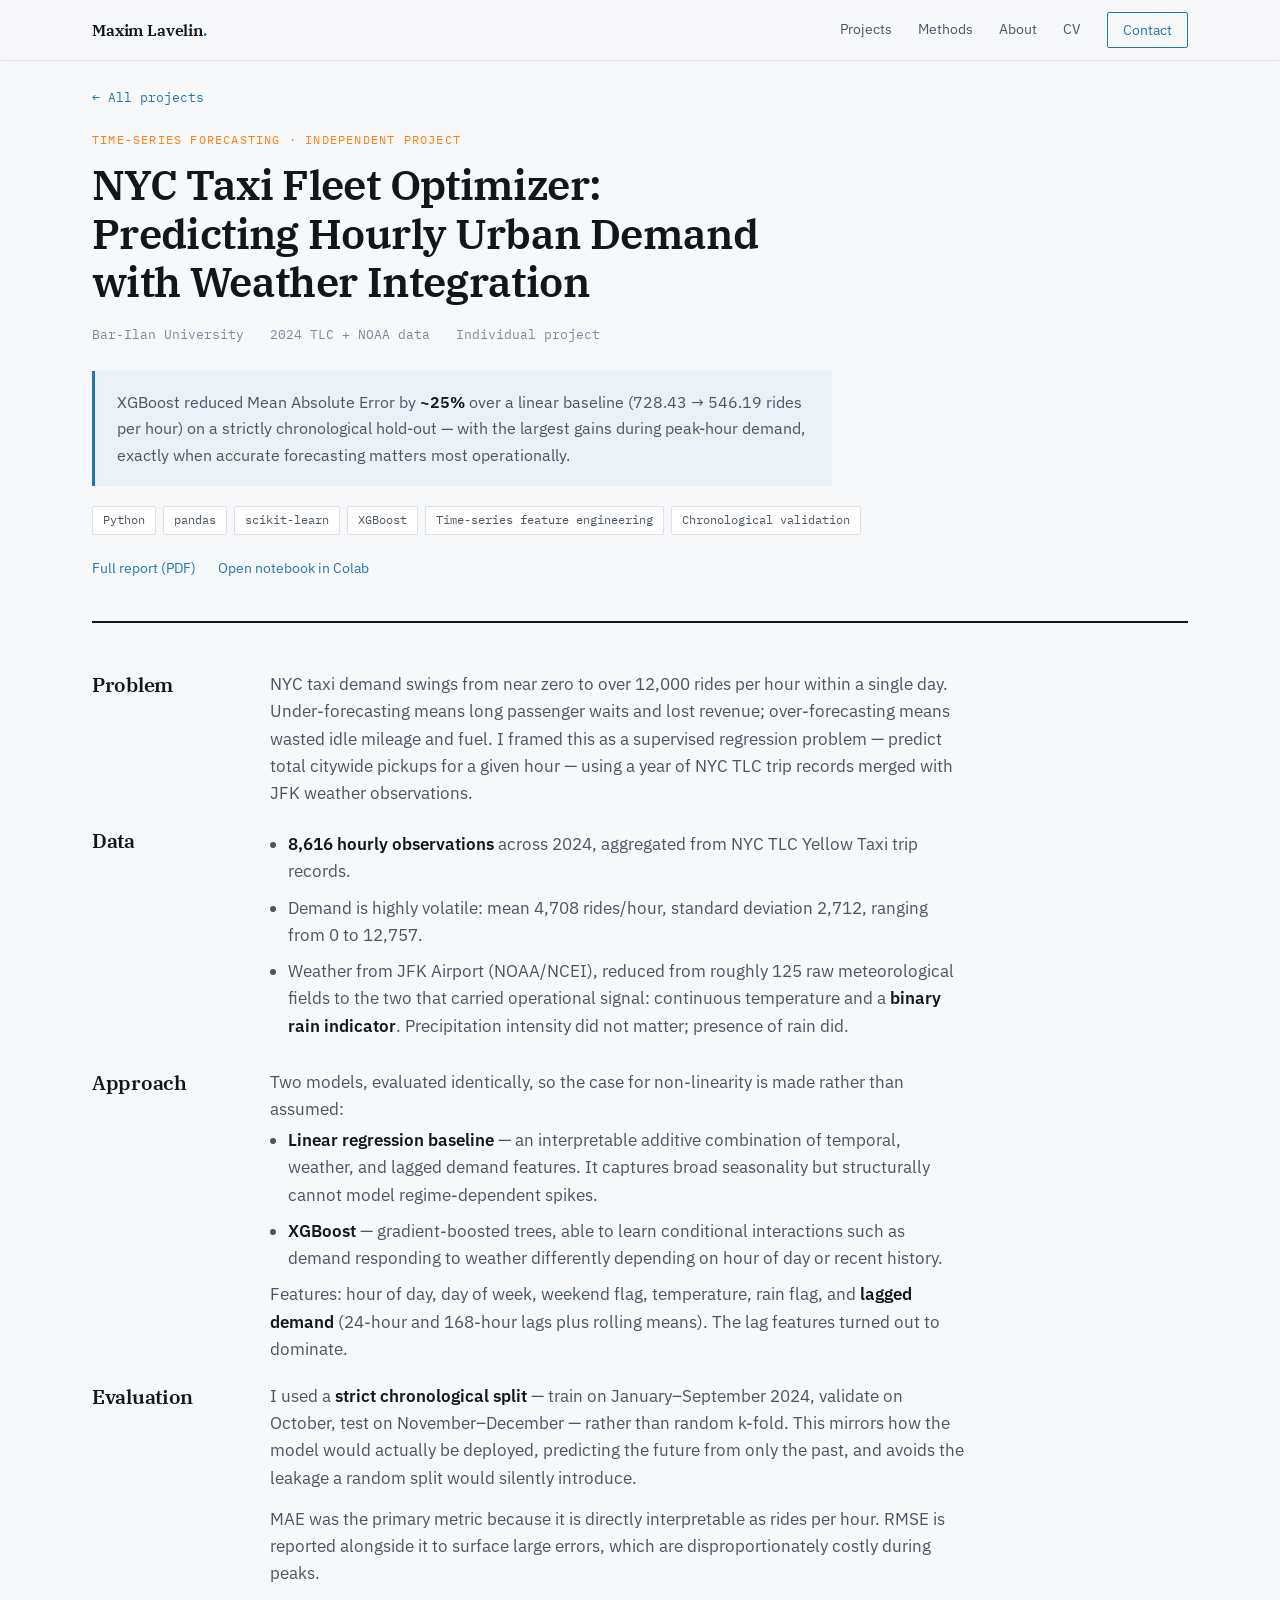
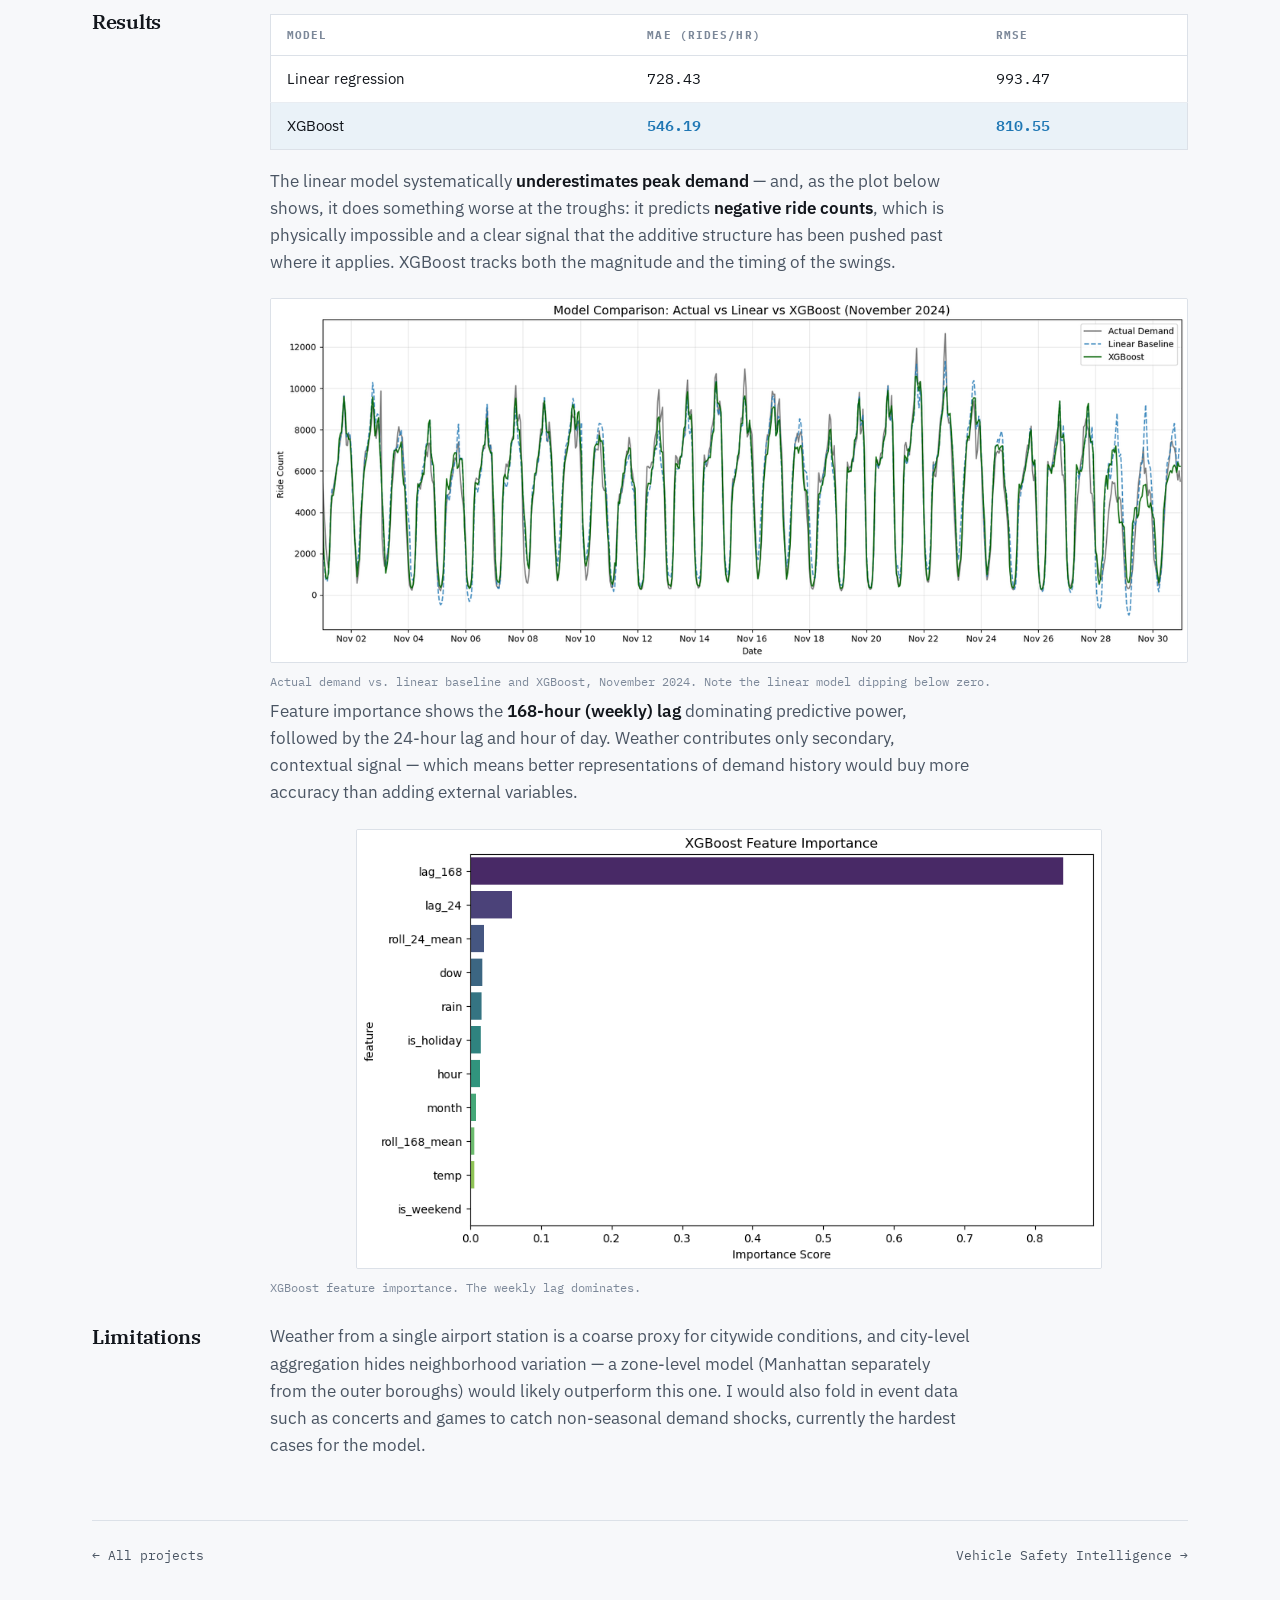
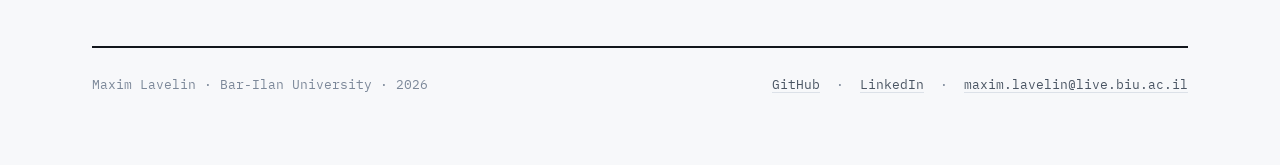
==== commit 5a08e346: "Add files via upload" ====
--- a/projects/nyc-taxi.html
+++ b/projects/nyc-taxi.html
@@ -143,7 +143,7 @@
 .rows{ border-top:0; }
 .row{
   display:grid;
-  grid-template-columns:64px 232px 1fr;
+  grid-template-columns:232px 1fr;
   gap:28px;
   align-items:start;
   padding:26px 0 26px;
@@ -161,11 +161,6 @@
 .row:hover .r-title{ color:var(--plot-blue); }
 .row:hover .r-go{ opacity:1; transform:translateX(0); }
 
-.r-fig{
-  font-family:'IBM Plex Mono', monospace;
-  font-size:11.5px; letter-spacing:.1em; color:var(--ink-faint);
-  padding-top:4px;
-}
 .r-chart{
   border:1px solid var(--rule);
   background:var(--paper-2);
@@ -326,8 +321,7 @@
   .hero{ padding:56px 0 44px; }
   .abstract, .about, .doc{ grid-template-columns:1fr; gap:12px; }
   .row{ grid-template-columns:1fr; gap:16px; padding:26px 0; }
-  .r-fig{ padding-top:0; }
-  .r-chart{ max-width:280px; }
+    .r-chart{ max-width:280px; }
   .r-go{ opacity:1; transform:none; }
   .nav-links{ gap:16px; font-size:13px; }
   .nav-links a.hide-sm{ display:none; }
@@ -336,6 +330,40 @@
   .methods{ grid-template-columns:1fr; }
   .method{ border-right:0; border-bottom:1px solid var(--rule); }
   .method:last-child{ border-bottom:0; }
+}
+
+
+/* ---------- homepage row: supporting points ---------- */
+.r-points{ list-style:none; margin:12px 0 0; max-width:66ch; }
+.r-points li{
+  position:relative; padding-left:16px; margin:7px 0;
+  font-size:14.5px; line-height:1.55; color:var(--ink-soft);
+}
+.r-points li::before{
+  content:''; position:absolute; left:0; top:.62em;
+  width:7px; height:1px; background:var(--plot-orange);
+}
+.r-points b{ color:var(--ink); font-weight:600; }
+
+/* ---------- hero: at-a-glance summary ---------- */
+.glance{
+  margin-top:28px;
+  display:grid; grid-template-columns:150px 1fr; gap:28px;
+  align-items:start;
+}
+.glance ul{ list-style:none; max-width:72ch; }
+.glance li{
+  position:relative; padding-left:18px; margin:8px 0;
+  font-size:15px; line-height:1.5; color:var(--ink-soft);
+}
+.glance li::before{
+  content:''; position:absolute; left:0; top:.6em;
+  width:9px; height:1px; background:var(--plot-blue);
+}
+.glance b{ color:var(--ink); font-weight:600; }
+
+@media (max-width:860px){
+  .glance{ grid-template-columns:1fr; gap:10px; }
 }
 </style>
 </head>
@@ -354,7 +382,7 @@
 </nav>
 
 <div class="wrap">
-  <div class="crumb"><a href="../index.html">← All projects</a> &nbsp;/&nbsp; <span class="mono">Fig. 01</span></div>
+  <div class="crumb"><a href="../index.html">← All projects</a></div>
 
   <header class="p-hero">
     <div class="r-domain">Time-series forecasting · Independent project</div>
@@ -365,7 +393,7 @@
     <div class="dl"><a href="../assets/NYC_TAXI_Lavelin.pdf">Full report (PDF)</a><a href="https://colab.research.google.com/drive/1mwuHis2RWH6t1U_sNqK2xu5CrjNilP5D">Open notebook in Colab</a></div>
   </header>
 
-  <div class="doc"><h2>Problem</h2><div class="doc-body"><p>NYC taxi demand swings from near zero to over 12,000 rides per hour within a single day. Under-forecasting means long passenger waits and lost revenue; over-forecasting means wasted idle mileage and fuel. I framed this as a supervised regression problem — predict total citywide pickups for a given hour — using a year of NYC TLC trip records merged with JFK weather observations.</p></div></div><div class="doc"><h2>Data</h2><div class="doc-body"><ul><li><b>8,616 hourly observations</b> across 2024, aggregated from NYC TLC Yellow Taxi trip records.</li><li>Demand is highly volatile: mean 4,708 rides/hour, standard deviation 2,712, ranging from 0 to 12,757.</li><li>Weather from JFK Airport (NOAA/NCEI), reduced from roughly 125 raw meteorological fields to the two that carried operational signal: continuous temperature and a <b>binary rain indicator</b>. Precipitation intensity did not matter; presence of rain did.</li></ul></div></div><div class="doc"><h2>Approach</h2><div class="doc-body"><p>Two models, evaluated identically, so the case for non-linearity is made rather than assumed:</p><ul><li><b>Linear regression baseline</b> — an interpretable additive combination of temporal, weather, and lagged demand features. It captures broad seasonality but structurally cannot model regime-dependent spikes.</li><li><b>XGBoost</b> — gradient-boosted trees, able to learn conditional interactions such as demand responding to weather differently depending on hour of day or recent history.</li></ul><p>Features: hour of day, day of week, weekend flag, temperature, rain flag, and <b>lagged demand</b> (24-hour and 168-hour lags plus rolling means). The lag features turned out to dominate.</p></div></div><div class="doc"><h2>Evaluation</h2><div class="doc-body"><p>I used a <b>strict chronological split</b> — train on January–September 2024, validate on October, test on November–December — rather than random k-fold. This mirrors how the model would actually be deployed, predicting the future from only the past, and avoids the leakage a random split would silently introduce.</p><p>MAE was the primary metric because it is directly interpretable as rides per hour. RMSE is reported alongside it to surface large errors, which are disproportionately costly during peaks.</p></div></div><div class="doc"><h2>Results</h2><div class="doc-body"><table class="metrics"><tr><th>Model</th><th>MAE (rides/hr)</th><th>RMSE</th></tr><tr><td>Linear regression</td><td class="num">728.43</td><td class="num">993.47</td></tr><tr class="best"><td>XGBoost</td><td class="num">546.19</td><td class="num">810.55</td></tr></table><p>The linear model systematically <b>underestimates peak demand</b> &mdash; and, as the plot below shows, it does something worse at the troughs: it predicts <b>negative ride counts</b>, which is physically impossible and a clear signal that the additive structure has been pushed past where it applies. XGBoost tracks both the magnitude and the timing of the swings.</p><figure class="fig"><img src="../assets/fig/taxi-actual-vs-pred.png" alt="Actual demand vs. linear baseline and XGBoost, November 2024. Note the linear model dipping below zero."><figcaption>Actual demand vs. linear baseline and XGBoost, November 2024. Note the linear model dipping below zero.</figcaption></figure><p>Feature importance shows the <b>168-hour (weekly) lag</b> dominating predictive power, followed by the 24-hour lag and hour of day. Weather contributes only secondary, contextual signal &mdash; which means better representations of demand history would buy more accuracy than adding external variables.</p><figure class="fig"><img src="../assets/fig/taxi-importance.png" alt="XGBoost feature importance. The weekly lag dominates."><figcaption>XGBoost feature importance. The weekly lag dominates.</figcaption></figure></div></div><div class="doc"><h2>Limitations</h2><div class="doc-body"><p>Weather from a single airport station is a coarse proxy for citywide conditions, and city-level aggregation hides neighbourhood variation — a zone-level model (Manhattan separately from the outer boroughs) would likely outperform this one. I would also fold in event data such as concerts and games to catch non-seasonal demand shocks, currently the hardest cases for the model.</p></div></div>
+  <div class="doc"><h2>Problem</h2><div class="doc-body"><p>NYC taxi demand swings from near zero to over 12,000 rides per hour within a single day. Under-forecasting means long passenger waits and lost revenue; over-forecasting means wasted idle mileage and fuel. I framed this as a supervised regression problem — predict total citywide pickups for a given hour — using a year of NYC TLC trip records merged with JFK weather observations.</p></div></div><div class="doc"><h2>Data</h2><div class="doc-body"><ul><li><b>8,616 hourly observations</b> across 2024, aggregated from NYC TLC Yellow Taxi trip records.</li><li>Demand is highly volatile: mean 4,708 rides/hour, standard deviation 2,712, ranging from 0 to 12,757.</li><li>Weather from JFK Airport (NOAA/NCEI), reduced from roughly 125 raw meteorological fields to the two that carried operational signal: continuous temperature and a <b>binary rain indicator</b>. Precipitation intensity did not matter; presence of rain did.</li></ul></div></div><div class="doc"><h2>Approach</h2><div class="doc-body"><p>Two models, evaluated identically, so the case for non-linearity is made rather than assumed:</p><ul><li><b>Linear regression baseline</b> — an interpretable additive combination of temporal, weather, and lagged demand features. It captures broad seasonality but structurally cannot model regime-dependent spikes.</li><li><b>XGBoost</b> — gradient-boosted trees, able to learn conditional interactions such as demand responding to weather differently depending on hour of day or recent history.</li></ul><p>Features: hour of day, day of week, weekend flag, temperature, rain flag, and <b>lagged demand</b> (24-hour and 168-hour lags plus rolling means). The lag features turned out to dominate.</p></div></div><div class="doc"><h2>Evaluation</h2><div class="doc-body"><p>I used a <b>strict chronological split</b> — train on January–September 2024, validate on October, test on November–December — rather than random k-fold. This mirrors how the model would actually be deployed, predicting the future from only the past, and avoids the leakage a random split would silently introduce.</p><p>MAE was the primary metric because it is directly interpretable as rides per hour. RMSE is reported alongside it to surface large errors, which are disproportionately costly during peaks.</p></div></div><div class="doc"><h2>Results</h2><div class="doc-body"><table class="metrics"><tr><th>Model</th><th>MAE (rides/hr)</th><th>RMSE</th></tr><tr><td>Linear regression</td><td class="num">728.43</td><td class="num">993.47</td></tr><tr class="best"><td>XGBoost</td><td class="num">546.19</td><td class="num">810.55</td></tr></table><p>The linear model systematically <b>underestimates peak demand</b> &mdash; and, as the plot below shows, it does something worse at the troughs: it predicts <b>negative ride counts</b>, which is physically impossible and a clear signal that the additive structure has been pushed past where it applies. XGBoost tracks both the magnitude and the timing of the swings.</p><figure class="fig"><img src="../assets/fig/taxi-actual-vs-pred.png" alt="Actual demand vs. linear baseline and XGBoost, November 2024. Note the linear model dipping below zero."><figcaption>Actual demand vs. linear baseline and XGBoost, November 2024. Note the linear model dipping below zero.</figcaption></figure><p>Feature importance shows the <b>168-hour (weekly) lag</b> dominating predictive power, followed by the 24-hour lag and hour of day. Weather contributes only secondary, contextual signal &mdash; which means better representations of demand history would buy more accuracy than adding external variables.</p><figure class="fig"><img src="../assets/fig/taxi-importance.png" alt="XGBoost feature importance. The weekly lag dominates."><figcaption>XGBoost feature importance. The weekly lag dominates.</figcaption></figure></div></div><div class="doc"><h2>Limitations</h2><div class="doc-body"><p>Weather from a single airport station is a coarse proxy for citywide conditions, and city-level aggregation hides neighborhood variation — a zone-level model (Manhattan separately from the outer boroughs) would likely outperform this one. I would also fold in event data such as concerts and games to catch non-seasonal demand shocks, currently the hardest cases for the model.</p></div></div>
 
   <div class="pager"><a href="../index.html">← All projects</a><a href="vehicle-safety.html">Vehicle Safety Intelligence →</a></div>
 <footer>
--- a/assets/style.css
+++ b/assets/style.css
@@ -131,7 +131,7 @@
 .rows{ border-top:0; }
 .row{
   display:grid;
-  grid-template-columns:64px 232px 1fr;
+  grid-template-columns:232px 1fr;
   gap:28px;
   align-items:start;
   padding:26px 0 26px;
@@ -149,11 +149,6 @@
 .row:hover .r-title{ color:var(--plot-blue); }
 .row:hover .r-go{ opacity:1; transform:translateX(0); }
 
-.r-fig{
-  font-family:'IBM Plex Mono', monospace;
-  font-size:11.5px; letter-spacing:.1em; color:var(--ink-faint);
-  padding-top:4px;
-}
 .r-chart{
   border:1px solid var(--rule);
   background:var(--paper-2);
@@ -314,8 +309,7 @@
   .hero{ padding:56px 0 44px; }
   .abstract, .about, .doc{ grid-template-columns:1fr; gap:12px; }
   .row{ grid-template-columns:1fr; gap:16px; padding:26px 0; }
-  .r-fig{ padding-top:0; }
-  .r-chart{ max-width:280px; }
+    .r-chart{ max-width:280px; }
   .r-go{ opacity:1; transform:none; }
   .nav-links{ gap:16px; font-size:13px; }
   .nav-links a.hide-sm{ display:none; }
@@ -325,3 +319,37 @@
   .method{ border-right:0; border-bottom:1px solid var(--rule); }
   .method:last-child{ border-bottom:0; }
 }
+
+
+/* ---------- homepage row: supporting points ---------- */
+.r-points{ list-style:none; margin:12px 0 0; max-width:66ch; }
+.r-points li{
+  position:relative; padding-left:16px; margin:7px 0;
+  font-size:14.5px; line-height:1.55; color:var(--ink-soft);
+}
+.r-points li::before{
+  content:''; position:absolute; left:0; top:.62em;
+  width:7px; height:1px; background:var(--plot-orange);
+}
+.r-points b{ color:var(--ink); font-weight:600; }
+
+/* ---------- hero: at-a-glance summary ---------- */
+.glance{
+  margin-top:28px;
+  display:grid; grid-template-columns:150px 1fr; gap:28px;
+  align-items:start;
+}
+.glance ul{ list-style:none; max-width:72ch; }
+.glance li{
+  position:relative; padding-left:18px; margin:8px 0;
+  font-size:15px; line-height:1.5; color:var(--ink-soft);
+}
+.glance li::before{
+  content:''; position:absolute; left:0; top:.6em;
+  width:9px; height:1px; background:var(--plot-blue);
+}
+.glance b{ color:var(--ink); font-weight:600; }
+
+@media (max-width:860px){
+  .glance{ grid-template-columns:1fr; gap:10px; }
+}
